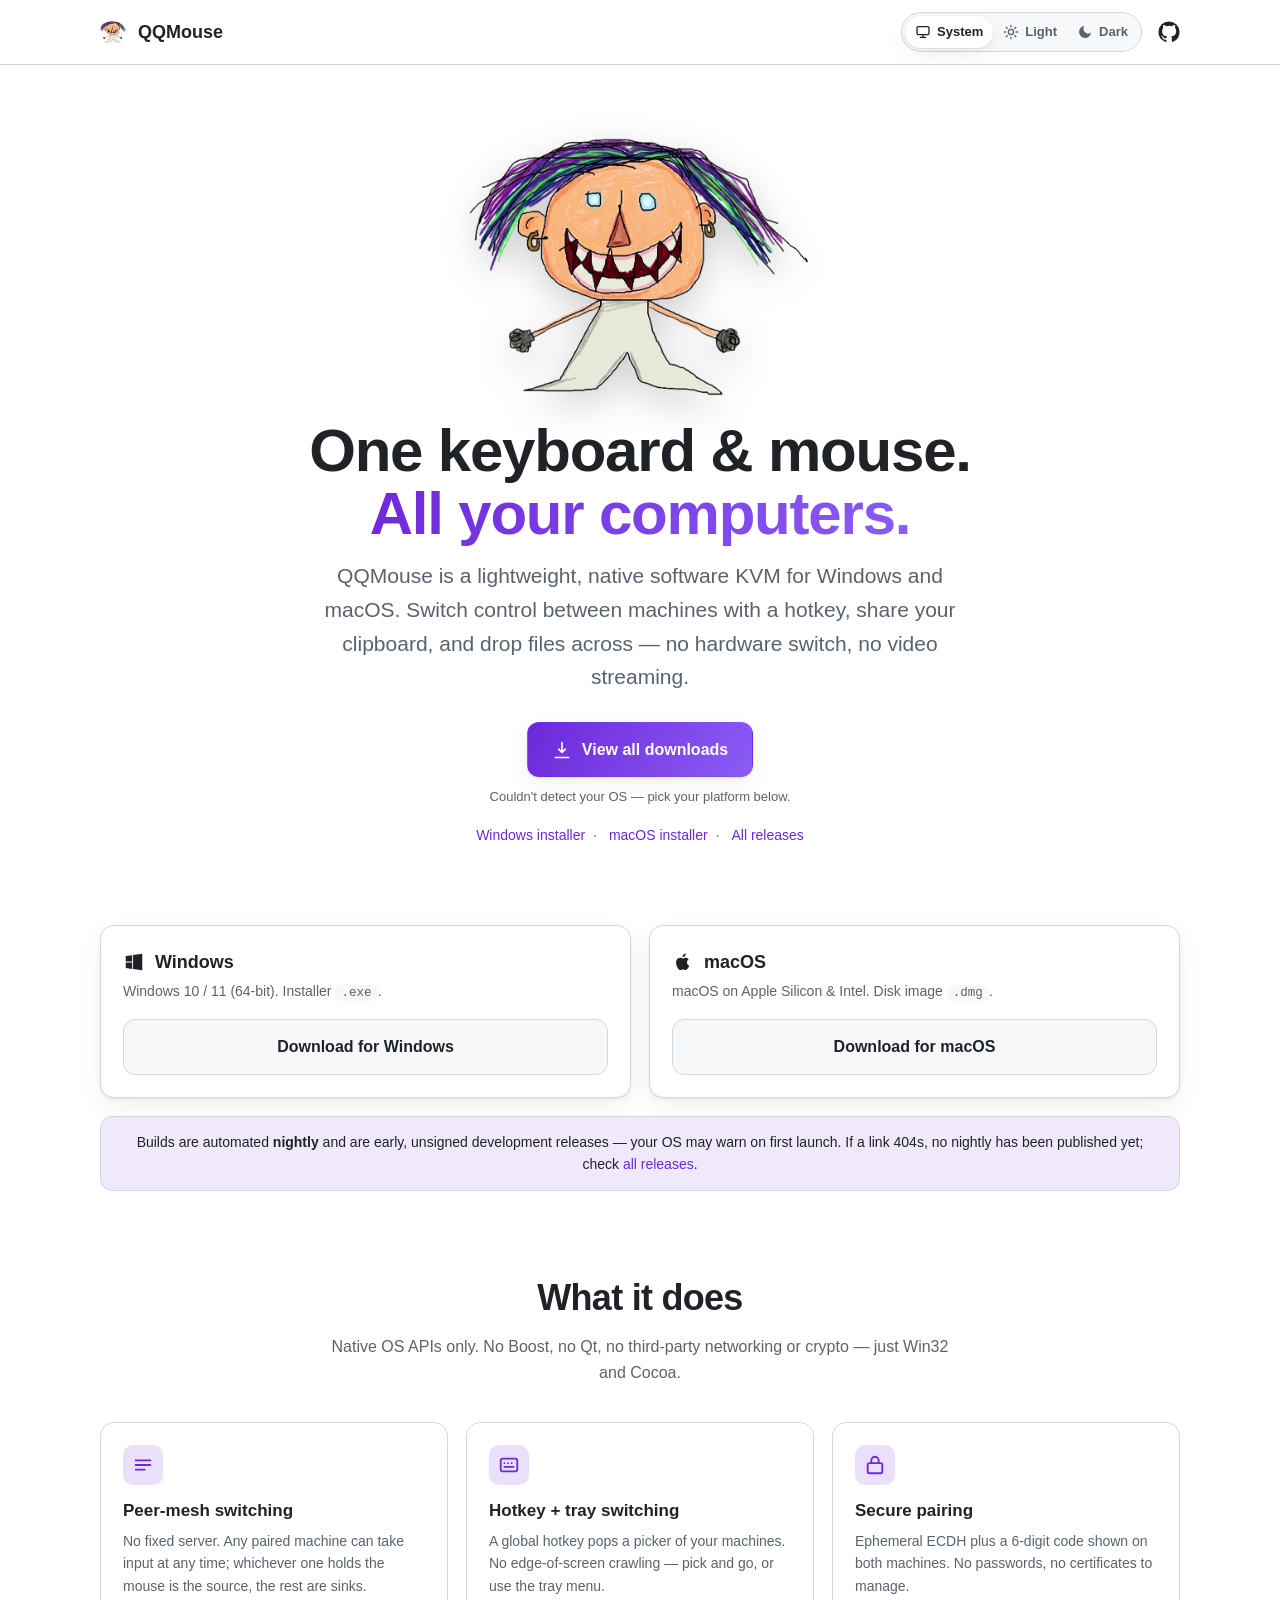
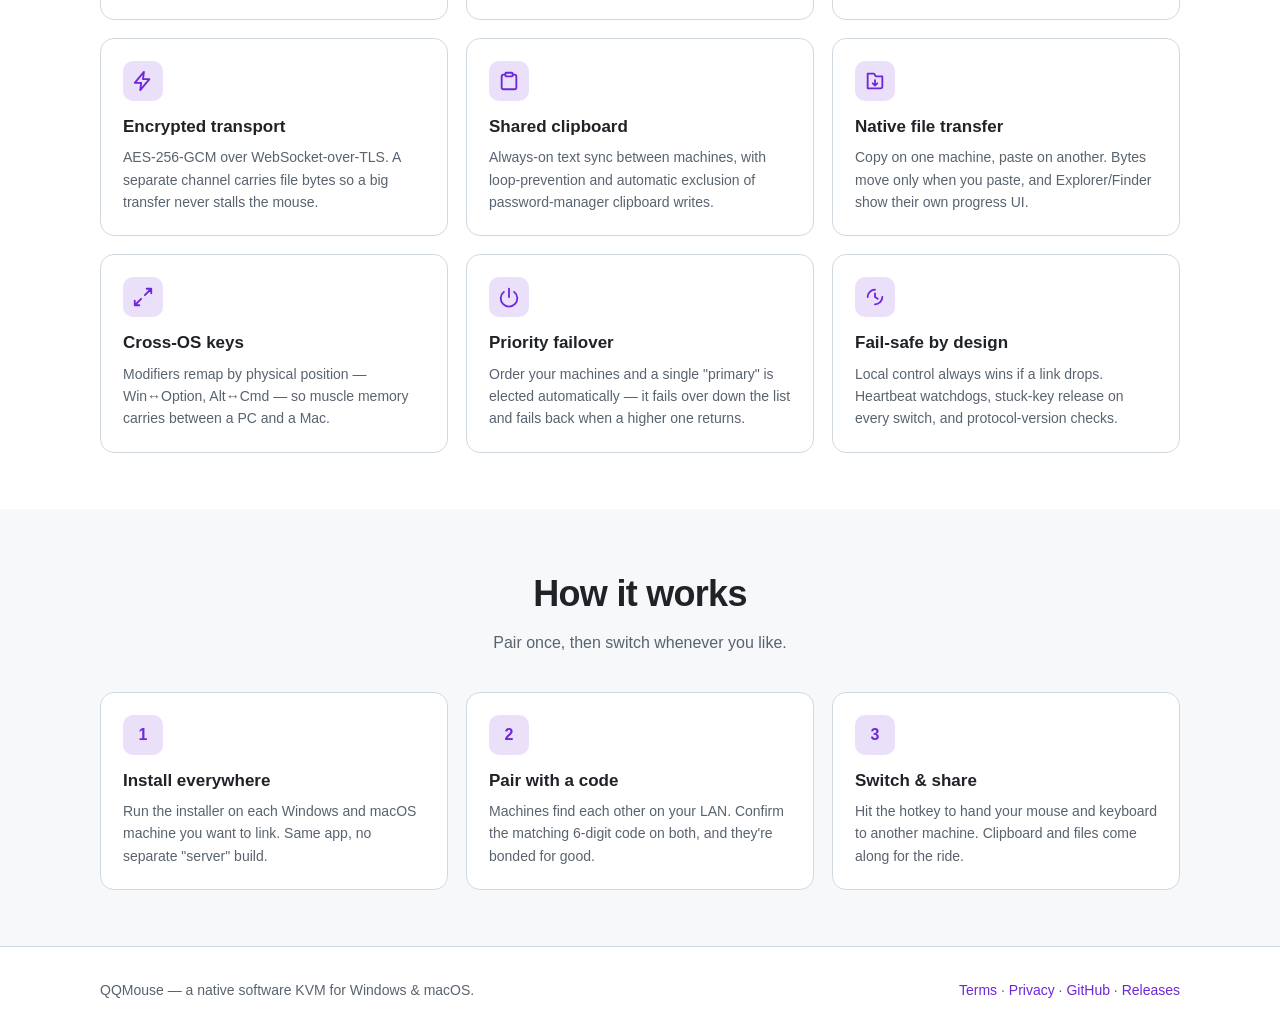
==== docs/index.html @ ed43925c "Add installer EULA (must accept) and site Terms/Privacy - packaging/EULA.txt: license/terms packaged" ====
<!doctype html>
<html lang="en">
  <head>
    <meta charset="UTF-8" />
    <meta
      name="viewport"
      content="width=device-width, initial-scale=1, viewport-fit=cover"
    />
    <title>QQMouse — one keyboard & mouse for all your computers</title>
    <meta
      name="description"
      content="QQMouse is a lightweight, native software KVM for Windows and macOS. Control multiple computers with one mouse and keyboard, with a shared clipboard, secure pairing, and native file transfer."
    />

    <meta name="color-scheme" content="light dark" />
    <meta name="theme-color" content="#ffffff" />
    <meta name="apple-mobile-web-app-capable" content="yes" />
    <meta name="apple-mobile-web-app-status-bar-style" content="default" />

    <meta
      property="og:title"
      content="QQMouse — software KVM for Windows & macOS"
    />
    <meta
      property="og:description"
      content="Control multiple computers with one mouse and keyboard. Native, encrypted, zero third-party dependencies."
    />
    <meta property="og:type" content="website" />
    <meta property="og:url" content="https://mouse.deb0.com/" />
    <meta property="og:image" content="https://mouse.deb0.com/icon-512.png" />

    <link rel="icon" href="favicon.ico" sizes="any" />
    <link rel="icon" type="image/png" sizes="32x32" href="favicon-32.png" />
    <link rel="icon" type="image/png" sizes="16x16" href="favicon-16.png" />
    <link rel="apple-touch-icon" href="apple-touch-icon.png" />
    <link rel="stylesheet" href="styles.css" />

    <!-- Anti-FOUC: apply a stored explicit theme before first paint. -->
    <script>
      (function () {
        try {
          var m = localStorage.getItem("qqmouse-theme");
          if (m === "light" || m === "dark") {
            document.documentElement.setAttribute("data-theme", m);
          }
        } catch (e) {}
      })();
    </script>
  </head>
  <body>
    <header class="site-header">
      <div class="container">
        <a class="brand" href="/" aria-label="QQMouse home">
          <img src="icon-192.png" alt="" width="28" height="28" />
          <span class="full">QQMouse</span>
        </a>
        <div class="spacer"></div>

        <div class="theme-toggle" role="group" aria-label="Color theme">
          <button
            type="button"
            data-theme-option="system"
            aria-pressed="false"
            title="Match system"
          >
            <svg
              viewBox="0 0 24 24"
              fill="none"
              stroke="currentColor"
              stroke-width="2"
              stroke-linecap="round"
              stroke-linejoin="round"
              aria-hidden="true"
            >
              <rect x="3" y="4" width="18" height="12" rx="2" />
              <path d="M8 20h8M12 16v4" />
            </svg>
            <span>System</span>
          </button>
          <button
            type="button"
            data-theme-option="light"
            aria-pressed="false"
            title="Light theme"
          >
            <svg
              viewBox="0 0 24 24"
              fill="none"
              stroke="currentColor"
              stroke-width="2"
              stroke-linecap="round"
              aria-hidden="true"
            >
              <circle cx="12" cy="12" r="4" />
              <path
                d="M12 2v2M12 20v2M2 12h2M20 12h2M4.9 4.9l1.4 1.4M17.7 17.7l1.4 1.4M19.1 4.9l-1.4 1.4M6.3 17.7l-1.4 1.4"
              />
            </svg>
            <span>Light</span>
          </button>
          <button
            type="button"
            data-theme-option="dark"
            aria-pressed="false"
            title="Dark theme"
          >
            <svg viewBox="0 0 24 24" fill="currentColor" aria-hidden="true">
              <path d="M21 12.8A9 9 0 1 1 11.2 3a7 7 0 0 0 9.8 9.8z" />
            </svg>
            <span>Dark</span>
          </button>
        </div>

        <a
          class="ghlink"
          href="https://github.com/DebajyotiSaikia/QQMouse"
          rel="noopener"
          aria-label="QQMouse on GitHub"
        >
          <svg
            viewBox="0 0 24 24"
            width="22"
            height="22"
            fill="currentColor"
            aria-hidden="true"
          >
            <path
              d="M12 .5A11.5 11.5 0 0 0 .5 12 11.5 11.5 0 0 0 8.36 22.9c.6.11.82-.26.82-.58v-2c-3.34.73-4.04-1.6-4.04-1.6-.55-1.4-1.34-1.77-1.34-1.77-1.09-.75.08-.73.08-.73 1.2.08 1.84 1.24 1.84 1.24 1.07 1.84 2.8 1.3 3.49 1 .1-.78.42-1.31.76-1.61-2.67-.3-5.47-1.34-5.47-5.96 0-1.32.47-2.4 1.24-3.24-.12-.3-.54-1.53.12-3.18 0 0 1.01-.32 3.3 1.23a11.5 11.5 0 0 1 6 0c2.29-1.55 3.3-1.23 3.3-1.23.66 1.65.24 2.88.12 3.18.77.84 1.23 1.92 1.23 3.24 0 4.63-2.8 5.65-5.48 5.95.43.37.81 1.1.81 2.22v3.29c0 .32.22.7.83.58A11.5 11.5 0 0 0 23.5 12 11.5 11.5 0 0 0 12 .5"
            />
          </svg>
        </a>
      </div>
    </header>

    <main>
      <section class="hero">
        <div class="container">
          <div class="hero-art">
            <img
              src="assets/hero.png"
              alt="QQMouse mascot"
              width="820"
              height="628"
            />
          </div>
          <h1>
            One keyboard &amp; mouse.<br /><span class="grad"
              >All your computers.</span
            >
          </h1>
          <p class="tag">
            QQMouse is a lightweight, native software KVM for Windows and macOS.
            Switch control between machines with a hotkey, share your clipboard,
            and drop files across — no hardware switch, no video streaming.
          </p>

          <div class="cta">
            <a
              id="primary-download"
              class="btn btn-primary"
              href="https://github.com/DebajyotiSaikia/QQMouse/releases/latest"
              rel="noopener"
            >
              <svg
                viewBox="0 0 24 24"
                fill="none"
                stroke="currentColor"
                stroke-width="2"
                stroke-linecap="round"
                stroke-linejoin="round"
                aria-hidden="true"
              >
                <path d="M12 3v12m0 0l4-4m-4 4l-4-4M4 21h16" />
              </svg>
              <span id="primary-download-label">View all downloads</span>
            </a>
            <p id="detect-note" class="detect-note"></p>
            <p class="subtle-links">
              <a
                id="win-link"
                href="https://github.com/DebajyotiSaikia/QQMouse/releases/latest/download/QQMouse-Windows-x64-Setup.exe"
                >Windows installer</a
              >·
              <a
                id="mac-link"
                href="https://github.com/DebajyotiSaikia/QQMouse/releases/latest/download/QQMouse-macOS.dmg"
                >macOS installer</a
              >·
              <a
                href="https://github.com/DebajyotiSaikia/QQMouse/releases/latest"
                rel="noopener"
                >All releases</a
              >
            </p>
          </div>
        </div>
      </section>

      <section class="downloads container">
        <div class="dl-grid">
          <div class="dl-card">
            <h3>
              <svg
                viewBox="0 0 24 24"
                width="22"
                height="22"
                fill="currentColor"
                aria-hidden="true"
              >
                <path
                  d="M3 5.5l7-1v7H3v-6zm0 13l7 1v-7H3v6zM11 4.3L21 3v9H11V4.3zM11 12h10v9l-10-1.3V12z"
                />
              </svg>
              Windows
            </h3>
            <p>Windows 10 / 11 (64-bit). Installer <code>.exe</code>.</p>
            <a
              class="btn btn-secondary"
              href="https://github.com/DebajyotiSaikia/QQMouse/releases/latest/download/QQMouse-Windows-x64-Setup.exe"
              >Download for Windows</a
            >
          </div>
          <div class="dl-card">
            <h3>
              <svg
                viewBox="0 0 24 24"
                width="22"
                height="22"
                fill="currentColor"
                aria-hidden="true"
              >
                <path
                  d="M16.365 12.5c.02 2.66 2.34 3.55 2.37 3.56-.02.06-.37 1.28-1.22 2.53-.73 1.09-1.49 2.17-2.69 2.19-1.18.02-1.56-.7-2.9-.7-1.35 0-1.77.68-2.88.72-1.16.04-2.04-1.18-2.78-2.26-1.5-2.2-2.65-6.22-1.11-8.94.76-1.34 2.13-2.19 3.62-2.21 1.14-.02 2.21.77 2.9.77.69 0 1.99-.95 3.36-.81.57.02 2.18.23 3.21 1.74-.08.05-1.92 1.12-1.9 3.35M14.09 5.5c.61-.74 1.02-1.77.91-2.8-.88.04-1.94.59-2.57 1.32-.56.65-1.06 1.7-.93 2.7.98.08 1.98-.5 2.59-1.22"
                />
              </svg>
              macOS
            </h3>
            <p>
              macOS on Apple Silicon &amp; Intel. Disk image <code>.dmg</code>.
            </p>
            <a
              class="btn btn-secondary"
              href="https://github.com/DebajyotiSaikia/QQMouse/releases/latest/download/QQMouse-macOS.dmg"
              >Download for macOS</a
            >
          </div>
        </div>
        <p class="note-banner" style="margin-top: 18px">
          Builds are automated <strong>nightly</strong> and are early, unsigned
          development releases — your OS may warn on first launch. If a link
          404s, no nightly has been published yet; check
          <a
            href="https://github.com/DebajyotiSaikia/QQMouse/releases"
            rel="noopener"
            >all releases</a
          >.
        </p>
      </section>

      <section class="block" id="features">
        <div class="container">
          <h2 class="section-title">What it does</h2>
          <p class="section-sub">
            Native OS APIs only. No Boost, no Qt, no third-party networking or
            crypto — just Win32 and Cocoa.
          </p>
          <div class="features">
            <div class="feature">
              <div class="ic">
                <svg
                  viewBox="0 0 24 24"
                  width="22"
                  height="22"
                  fill="none"
                  stroke="currentColor"
                  stroke-width="2"
                  stroke-linecap="round"
                  stroke-linejoin="round"
                  aria-hidden="true"
                >
                  <path d="M4 7h16M4 12h16M4 17h10" />
                </svg>
              </div>
              <h3>Peer-mesh switching</h3>
              <p>
                No fixed server. Any paired machine can take input at any time;
                whichever one holds the mouse is the source, the rest are sinks.
              </p>
            </div>
            <div class="feature">
              <div class="ic">
                <svg
                  viewBox="0 0 24 24"
                  width="22"
                  height="22"
                  fill="none"
                  stroke="currentColor"
                  stroke-width="2"
                  stroke-linecap="round"
                  stroke-linejoin="round"
                  aria-hidden="true"
                >
                  <rect x="3" y="5" width="18" height="14" rx="2" />
                  <path d="M7 10h.01M11 10h.01M15 10h.01M7 14h10" />
                </svg>
              </div>
              <h3>Hotkey + tray switching</h3>
              <p>
                A global hotkey pops a picker of your machines. No
                edge-of-screen crawling — pick and go, or use the tray menu.
              </p>
            </div>
            <div class="feature">
              <div class="ic">
                <svg
                  viewBox="0 0 24 24"
                  width="22"
                  height="22"
                  fill="none"
                  stroke="currentColor"
                  stroke-width="2"
                  stroke-linecap="round"
                  stroke-linejoin="round"
                  aria-hidden="true"
                >
                  <rect x="4" y="10" width="16" height="11" rx="2" />
                  <path d="M8 10V7a4 4 0 0 1 8 0v3" />
                </svg>
              </div>
              <h3>Secure pairing</h3>
              <p>
                Ephemeral ECDH plus a 6-digit code shown on both machines. No
                passwords, no certificates to manage.
              </p>
            </div>
            <div class="feature">
              <div class="ic">
                <svg
                  viewBox="0 0 24 24"
                  width="22"
                  height="22"
                  fill="none"
                  stroke="currentColor"
                  stroke-width="2"
                  stroke-linecap="round"
                  stroke-linejoin="round"
                  aria-hidden="true"
                >
                  <path d="M13 2L3 14h7l-1 8 10-12h-7z" />
                </svg>
              </div>
              <h3>Encrypted transport</h3>
              <p>
                AES-256-GCM over WebSocket-over-TLS. A separate channel carries
                file bytes so a big transfer never stalls the mouse.
              </p>
            </div>
            <div class="feature">
              <div class="ic">
                <svg
                  viewBox="0 0 24 24"
                  width="22"
                  height="22"
                  fill="none"
                  stroke="currentColor"
                  stroke-width="2"
                  stroke-linecap="round"
                  stroke-linejoin="round"
                  aria-hidden="true"
                >
                  <rect x="8" y="3" width="8" height="4" rx="1" />
                  <path
                    d="M8 5H6a2 2 0 0 0-2 2v12a2 2 0 0 0 2 2h12a2 2 0 0 0 2-2V7a2 2 0 0 0-2-2h-2"
                  />
                </svg>
              </div>
              <h3>Shared clipboard</h3>
              <p>
                Always-on text sync between machines, with loop-prevention and
                automatic exclusion of password-manager clipboard writes.
              </p>
            </div>
            <div class="feature">
              <div class="ic">
                <svg
                  viewBox="0 0 24 24"
                  width="22"
                  height="22"
                  fill="none"
                  stroke="currentColor"
                  stroke-width="2"
                  stroke-linecap="round"
                  stroke-linejoin="round"
                  aria-hidden="true"
                >
                  <path d="M4 4h7l2 3h7v11a2 2 0 0 1-2 2H4z" />
                  <path d="M12 11v6m0 0l-2.5-2.5M12 17l2.5-2.5" />
                </svg>
              </div>
              <h3>Native file transfer</h3>
              <p>
                Copy on one machine, paste on another. Bytes move only when you
                paste, and Explorer/Finder show their own progress UI.
              </p>
            </div>
            <div class="feature">
              <div class="ic">
                <svg
                  viewBox="0 0 24 24"
                  width="22"
                  height="22"
                  fill="none"
                  stroke="currentColor"
                  stroke-width="2"
                  stroke-linecap="round"
                  stroke-linejoin="round"
                  aria-hidden="true"
                >
                  <path d="M16 3h5v5M21 3l-7 7M8 21H3v-5M3 21l7-7" />
                </svg>
              </div>
              <h3>Cross-OS keys</h3>
              <p>
                Modifiers remap by physical position — Win↔Option, Alt↔Cmd — so
                muscle memory carries between a PC and a Mac.
              </p>
            </div>
            <div class="feature">
              <div class="ic">
                <svg
                  viewBox="0 0 24 24"
                  width="22"
                  height="22"
                  fill="none"
                  stroke="currentColor"
                  stroke-width="2"
                  stroke-linecap="round"
                  stroke-linejoin="round"
                  aria-hidden="true"
                >
                  <path d="M12 3v9" />
                  <path d="M6.4 6.4a9 9 0 1 0 11.2 0" />
                </svg>
              </div>
              <h3>Priority failover</h3>
              <p>
                Order your machines and a single "primary" is elected
                automatically — it fails over down the list and fails back when
                a higher one returns.
              </p>
            </div>
            <div class="feature">
              <div class="ic">
                <svg
                  viewBox="0 0 24 24"
                  width="22"
                  height="22"
                  fill="none"
                  stroke="currentColor"
                  stroke-width="2"
                  stroke-linecap="round"
                  stroke-linejoin="round"
                  aria-hidden="true"
                >
                  <path d="M4 12a8 8 0 0 1 8-8m8 8a8 8 0 0 1-8 8" />
                  <path d="M12 8v4l3 2" />
                </svg>
              </div>
              <h3>Fail-safe by design</h3>
              <p>
                Local control always wins if a link drops. Heartbeat watchdogs,
                stuck-key release on every switch, and protocol-version checks.
              </p>
            </div>
          </div>
        </div>
      </section>

      <section class="block" id="how" style="background: var(--bg-soft)">
        <div class="container">
          <h2 class="section-title">How it works</h2>
          <p class="section-sub">Pair once, then switch whenever you like.</p>
          <div class="features">
            <div class="feature">
              <div class="ic">1</div>
              <h3>Install everywhere</h3>
              <p>
                Run the installer on each Windows and macOS machine you want to
                link. Same app, no separate "server" build.
              </p>
            </div>
            <div class="feature">
              <div class="ic">2</div>
              <h3>Pair with a code</h3>
              <p>
                Machines find each other on your LAN. Confirm the matching
                6-digit code on both, and they're bonded for good.
              </p>
            </div>
            <div class="feature">
              <div class="ic">3</div>
              <h3>Switch &amp; share</h3>
              <p>
                Hit the hotkey to hand your mouse and keyboard to another
                machine. Clipboard and files come along for the ride.
              </p>
            </div>
          </div>
        </div>
      </section>
    </main>

    <footer class="site-footer">
      <div class="container">
        <div>QQMouse — a native software KVM for Windows &amp; macOS.</div>
        <div>
          <a href="/terms.html">Terms</a> ·
          <a href="/privacy.html">Privacy</a> ·
          <a href="https://github.com/DebajyotiSaikia/QQMouse" rel="noopener"
            >GitHub</a
          >
          ·
          <a
            href="https://github.com/DebajyotiSaikia/QQMouse/releases"
            rel="noopener"
            >Releases</a
          >
        </div>
      </div>
    </footer>

    <script src="app.js"></script>
  </body>
</html>
---- docs/styles.css ----
/* QQMouse site — dependency-free, 3-state theme (system / light / dark).
   Dark values apply for (a) system dark when no explicit choice is stored, and
   (b) an explicit dark choice. An explicit light choice forces light even under a
   dark system setting. This uses only standard CSS custom properties and
   prefers-color-scheme, so it works on Safari (iOS/macOS) as well as everywhere else. */

:root {
  color-scheme: light dark;

  --bg: #ffffff;
  --bg-soft: #f6f8fa;
  --card: #ffffff;
  --text: #1f2328;
  --muted: #59636e;
  --border: #d1d9e0;
  --accent: #6d28d9;
  --accent-2: #8b5cf6;
  --accent-contrast: #ffffff;
  --shadow: 0 1px 3px rgba(0, 0, 0, 0.08), 0 8px 24px rgba(0, 0, 0, 0.06);
  --radius: 14px;
}

@media (prefers-color-scheme: dark) {
  :root:not([data-theme]) {
    --bg: #0d1117;
    --bg-soft: #161b22;
    --card: #161b22;
    --text: #e6edf3;
    --muted: #9198a1;
    --border: #30363d;
    --accent: #a78bfa;
    --accent-2: #c4b5fd;
    --accent-contrast: #1a1030;
    --shadow: 0 1px 3px rgba(0, 0, 0, 0.4), 0 10px 30px rgba(0, 0, 0, 0.5);
  }
}

:root[data-theme="dark"] {
  --bg: #0d1117;
  --bg-soft: #161b22;
  --card: #161b22;
  --text: #e6edf3;
  --muted: #9198a1;
  --border: #30363d;
  --accent: #a78bfa;
  --accent-2: #c4b5fd;
  --accent-contrast: #1a1030;
  --shadow: 0 1px 3px rgba(0, 0, 0, 0.4), 0 10px 30px rgba(0, 0, 0, 0.5);
}

:root[data-theme="light"] {
  --bg: #ffffff;
  --bg-soft: #f6f8fa;
  --card: #ffffff;
  --text: #1f2328;
  --muted: #59636e;
  --border: #d1d9e0;
  --accent: #6d28d9;
  --accent-2: #8b5cf6;
  --accent-contrast: #ffffff;
  --shadow: 0 1px 3px rgba(0, 0, 0, 0.08), 0 8px 24px rgba(0, 0, 0, 0.06);
}

* {
  box-sizing: border-box;
}
html {
  scroll-behavior: smooth;
}

body {
  margin: 0;
  font-family:
    -apple-system, BlinkMacSystemFont, "Segoe UI", Roboto, Helvetica, Arial,
    sans-serif;
  background: var(--bg);
  color: var(--text);
  line-height: 1.6;
  -webkit-font-smoothing: antialiased;
  transition:
    background-color 0.2s ease,
    color 0.2s ease;
}

a {
  color: var(--accent);
  text-decoration: none;
}
a:hover {
  text-decoration: underline;
}
code {
  font-family: ui-monospace, SFMono-Regular, Menlo, Consolas, monospace;
  font-size: 0.9em;
  background: var(--bg-soft);
  padding: 1px 6px;
  border-radius: 6px;
}

.container {
  width: min(1080px, 92vw);
  margin: 0 auto;
}

/* Header */
.site-header {
  position: sticky;
  top: 0;
  z-index: 10;
  -webkit-backdrop-filter: saturate(180%) blur(10px);
  backdrop-filter: saturate(180%) blur(10px);
  background: color-mix(in srgb, var(--bg) 82%, transparent);
  border-bottom: 1px solid var(--border);
}
.site-header .container {
  display: flex;
  align-items: center;
  gap: 16px;
  height: 64px;
}
.brand {
  display: flex;
  align-items: center;
  gap: 10px;
  font-weight: 700;
  font-size: 18px;
  color: var(--text);
}
.brand img {
  width: 28px;
  height: 28px;
}
.brand:hover {
  text-decoration: none;
}
.spacer {
  flex: 1;
}

/* Theme segmented control */
.theme-toggle {
  display: inline-flex;
  background: var(--bg-soft);
  border: 1px solid var(--border);
  border-radius: 999px;
  padding: 3px;
}
.theme-toggle button {
  display: inline-flex;
  align-items: center;
  gap: 6px;
  border: 0;
  background: transparent;
  color: var(--muted);
  padding: 6px 10px;
  border-radius: 999px;
  cursor: pointer;
  font: inherit;
  font-size: 13px;
  font-weight: 600;
  transition:
    background-color 0.15s ease,
    color 0.15s ease;
}
.theme-toggle button svg {
  width: 16px;
  height: 16px;
}
.theme-toggle button.is-active {
  background: var(--card);
  color: var(--text);
  box-shadow: var(--shadow);
}
.theme-toggle button:focus-visible {
  outline: 2px solid var(--accent);
  outline-offset: 2px;
}

.ghlink {
  display: inline-flex;
  align-items: center;
  color: var(--text);
}
.ghlink:hover {
  color: var(--accent);
}

/* Hero */
.hero {
  padding: 72px 0 40px;
  text-align: center;
}
.hero h1 {
  font-size: clamp(34px, 6vw, 60px);
  line-height: 1.05;
  margin: 0 0 14px;
  letter-spacing: -0.02em;
}
.hero .tag {
  font-size: clamp(17px, 2.5vw, 21px);
  color: var(--muted);
  margin: 0 auto 28px;
  max-width: 640px;
}
.grad {
  background: linear-gradient(120deg, var(--accent), var(--accent-2));
  -webkit-background-clip: text;
  background-clip: text;
  color: transparent;
}

/* Hero mascot — hangs from a top pivot and swings side to side like a pendulum. */
.hero-art {
  display: flex;
  justify-content: center;
  margin: 0 auto 22px;
  overflow: visible;
}
.hero-art img {
  width: clamp(200px, 42vw, 340px);
  height: auto;
  transform-origin: top center;
  animation: pendulum 3.4s ease-in-out infinite;
  filter: drop-shadow(0 12px 18px rgba(0, 0, 0, 0.18));
  will-change: transform;
}
@keyframes pendulum {
  0% {
    transform: rotate(-13deg);
  }
  50% {
    transform: rotate(13deg);
  }
  100% {
    transform: rotate(-13deg);
  }
}
@media (prefers-reduced-motion: reduce) {
  .hero-art img {
    animation: none;
  }
}

.cta {
  display: flex;
  flex-direction: column;
  align-items: center;
  gap: 10px;
}
.btn {
  display: inline-flex;
  align-items: center;
  justify-content: center;
  gap: 10px;
  padding: 14px 24px;
  border-radius: 12px;
  font-weight: 700;
  font-size: 16px;
  cursor: pointer;
  border: 1px solid transparent;
  transition:
    filter 0.15s ease,
    transform 0.05s ease;
}
.btn:active {
  transform: translateY(1px);
}
.btn-primary {
  background: linear-gradient(120deg, var(--accent), var(--accent-2));
  color: var(--accent-contrast);
  box-shadow: var(--shadow);
}
.btn-primary:hover {
  text-decoration: none;
  filter: brightness(1.05);
}
.btn svg {
  width: 20px;
  height: 20px;
}
.detect-note {
  font-size: 13px;
  color: var(--muted);
  min-height: 1.2em;
  margin: 0;
}
.subtle-links {
  margin-top: 6px;
  font-size: 14px;
  color: var(--muted);
}
.subtle-links a {
  margin: 0 8px;
}

/* Download cards */
.downloads {
  padding: 24px 0 8px;
}
.dl-grid {
  display: grid;
  grid-template-columns: repeat(auto-fit, minmax(260px, 1fr));
  gap: 18px;
}
.dl-card {
  background: var(--card);
  border: 1px solid var(--border);
  border-radius: var(--radius);
  padding: 22px;
  box-shadow: var(--shadow);
}
.dl-card h3 {
  margin: 0 0 4px;
  display: flex;
  align-items: center;
  gap: 10px;
  font-size: 18px;
}
.dl-card p {
  color: var(--muted);
  margin: 0 0 16px;
  font-size: 14px;
}
.btn-secondary {
  background: var(--bg-soft);
  border: 1px solid var(--border);
  color: var(--text);
  width: 100%;
}
.btn-secondary:hover {
  text-decoration: none;
  border-color: var(--accent);
}

/* Sections */
section.block {
  padding: 56px 0;
}
.section-title {
  text-align: center;
  font-size: clamp(26px, 4vw, 36px);
  margin: 0 0 8px;
  letter-spacing: -0.02em;
}
.section-sub {
  text-align: center;
  color: var(--muted);
  margin: 0 auto 36px;
  max-width: 620px;
}

.features {
  display: grid;
  grid-template-columns: repeat(auto-fit, minmax(280px, 1fr));
  gap: 18px;
}
.feature {
  background: var(--card);
  border: 1px solid var(--border);
  border-radius: var(--radius);
  padding: 22px;
}
.feature .ic {
  width: 40px;
  height: 40px;
  border-radius: 10px;
  display: grid;
  place-items: center;
  background: color-mix(in srgb, var(--accent) 14%, transparent);
  color: var(--accent);
  margin-bottom: 12px;
  font-weight: 700;
}
.feature h3 {
  margin: 0 0 6px;
  font-size: 17px;
}
.feature p {
  margin: 0;
  color: var(--muted);
  font-size: 14px;
}

.note-banner {
  background: color-mix(in srgb, var(--accent) 10%, transparent);
  border: 1px solid var(--border);
  border-radius: 12px;
  padding: 14px 18px;
  color: var(--text);
  font-size: 14px;
  text-align: center;
}

/* Footer */
.site-footer {
  border-top: 1px solid var(--border);
  padding: 32px 0;
  color: var(--muted);
  font-size: 14px;
}
.site-footer .container {
  display: flex;
  flex-wrap: wrap;
  gap: 12px;
  align-items: center;
  justify-content: space-between;
}

/* Legal / prose pages (terms, privacy) */
.legal {
  width: min(760px, 92vw);
  margin: 0 auto;
  padding: 48px 0 24px;
}
.legal h1 {
  font-size: clamp(28px, 4vw, 40px);
  margin: 0 0 6px;
  letter-spacing: -0.02em;
}
.legal .updated {
  color: var(--muted);
  margin: 0 0 28px;
  font-size: 14px;
}
.legal h2 {
  font-size: 20px;
  margin: 30px 0 8px;
}
.legal p {
  margin: 0 0 12px;
}
.legal ul {
  margin: 0 0 12px;
  padding-left: 22px;
}
.legal li {
  margin: 0 0 8px;
}
.legal a {
  text-decoration: underline;
}
.legal .muted {
  color: var(--muted);
}

@media (max-width: 560px) {
  .theme-toggle button span {
    display: none;
  }
}
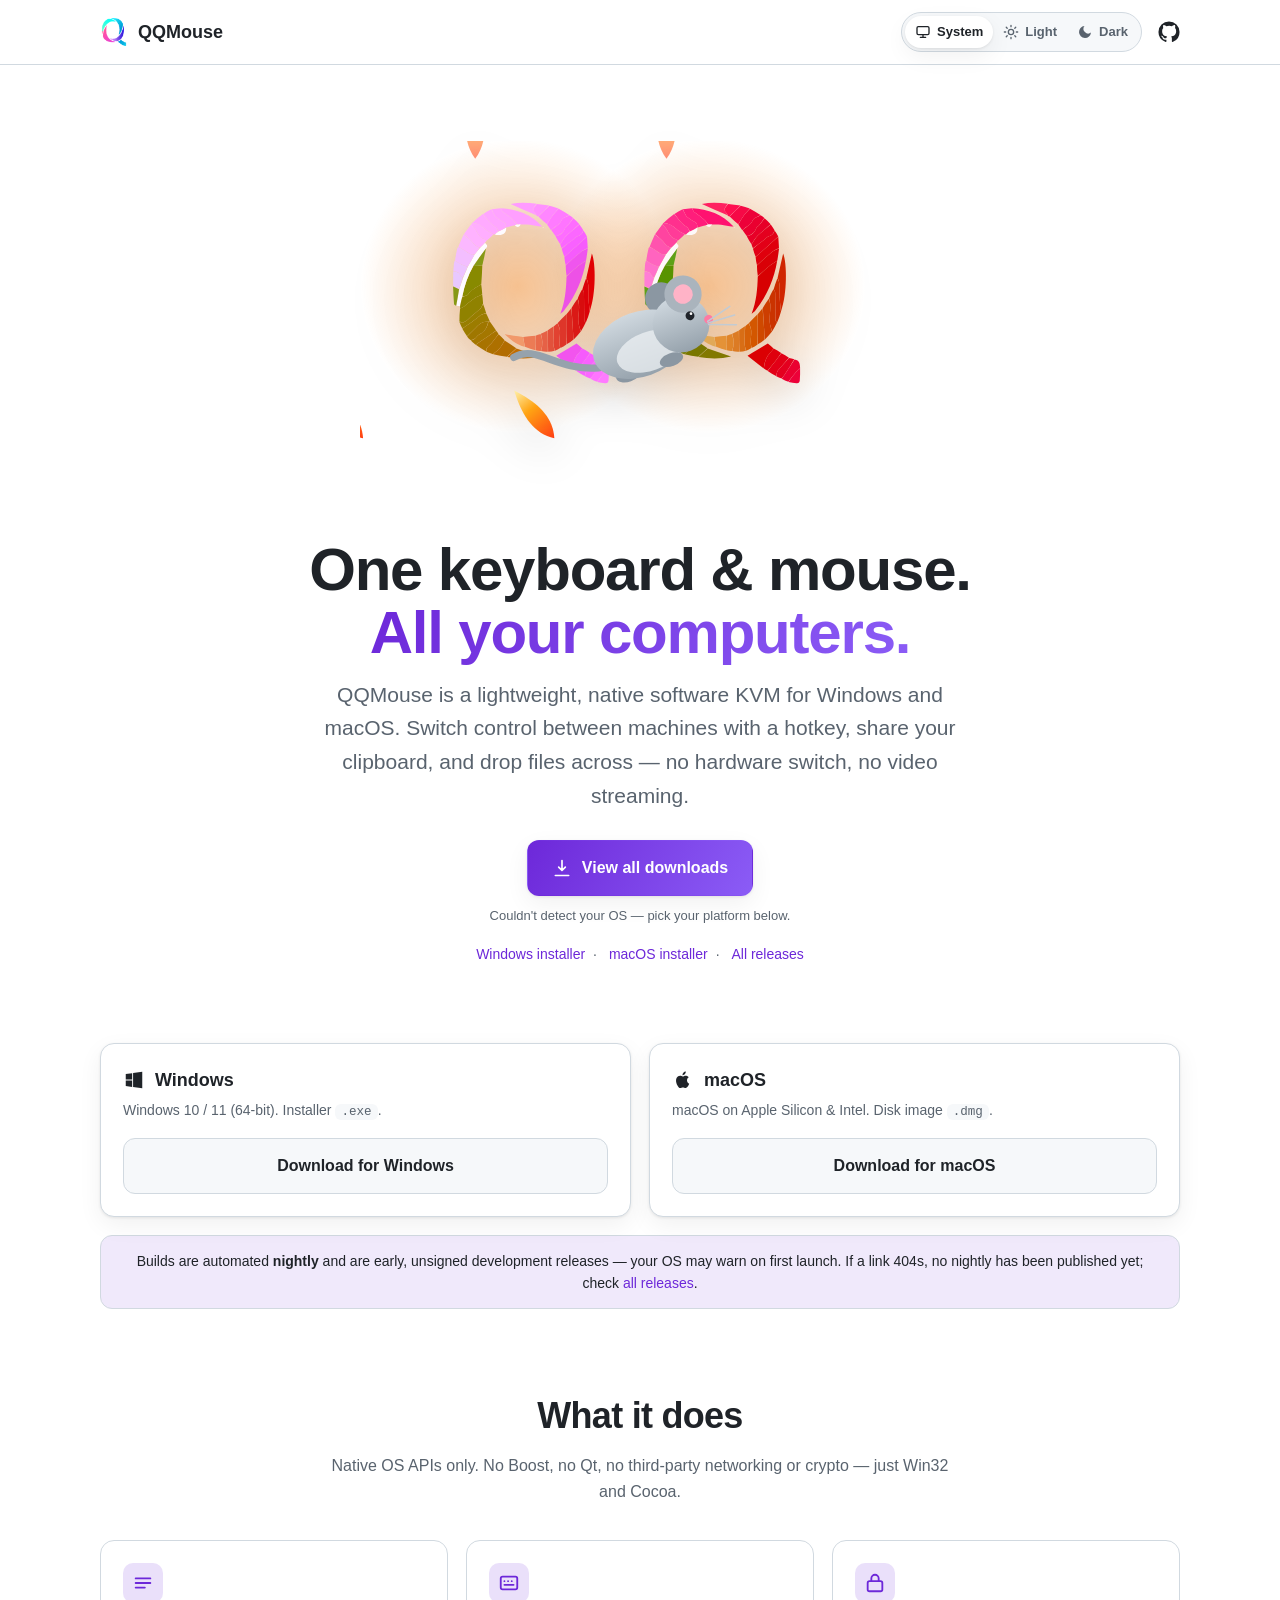
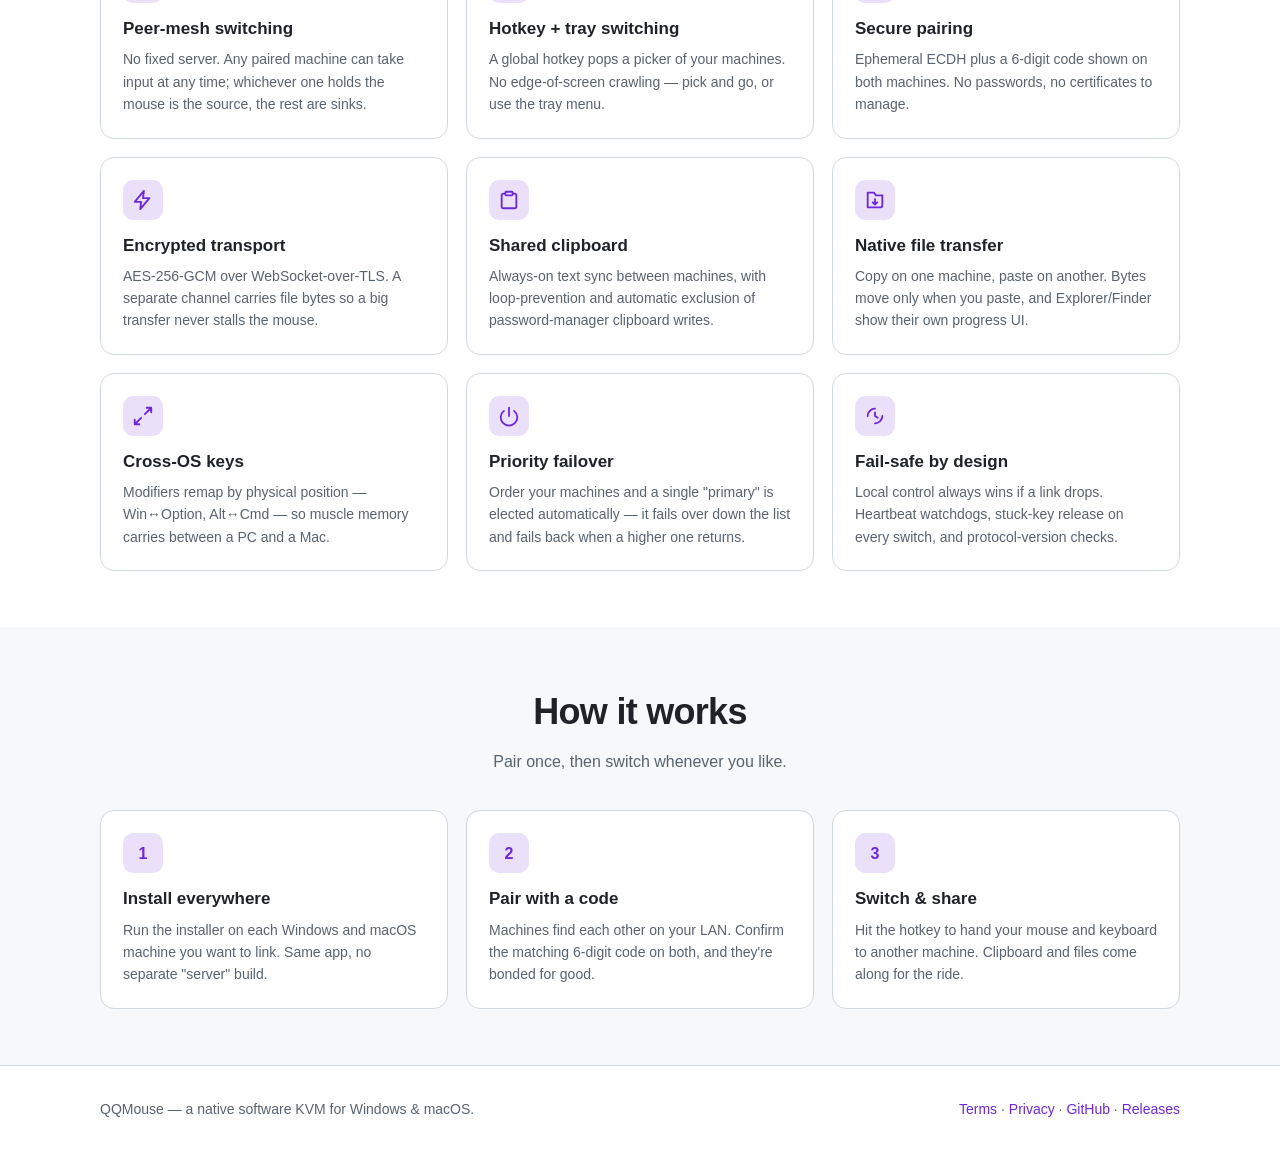
==== commit 16c0eb03: "Rebrand: recolored ribbon QQ icon + flaming-hoops mascot; SEO; app/installer icon - New logo derived" ====
--- a/docs/index.html
+++ b/docs/index.html
@@ -13,10 +13,19 @@
     />
 
     <meta name="color-scheme" content="light dark" />
-    <meta name="theme-color" content="#ffffff" />
+    <meta name="theme-color" content="#ffffff" media="(prefers-color-scheme: light)" />
+    <meta name="theme-color" content="#0d1117" media="(prefers-color-scheme: dark)" />
     <meta name="apple-mobile-web-app-capable" content="yes" />
     <meta name="apple-mobile-web-app-status-bar-style" content="default" />
-
+    <meta name="apple-mobile-web-app-title" content="QQMouse" />
+    <meta name="robots" content="index, follow" />
+    <meta
+      name="keywords"
+      content="software KVM, keyboard and mouse sharing, Windows, macOS, shared clipboard, file transfer, Synergy alternative, Deskflow alternative"
+    />
+    <link rel="canonical" href="https://mouse.deb0.com/" />
+
+    <!-- Open Graph -->
     <meta
       property="og:title"
       content="QQMouse — software KVM for Windows & macOS"
@@ -27,13 +36,62 @@
     />
     <meta property="og:type" content="website" />
     <meta property="og:url" content="https://mouse.deb0.com/" />
-    <meta property="og:image" content="https://mouse.deb0.com/icon-512.png" />
-
+    <meta property="og:site_name" content="QQMouse" />
+    <meta property="og:locale" content="en_US" />
+    <meta property="og:image" content="https://mouse.deb0.com/og-image.png" />
+    <meta property="og:image:width" content="1200" />
+    <meta property="og:image:height" content="630" />
+    <meta
+      property="og:image:alt"
+      content="QQMouse — one keyboard and mouse for all your computers"
+    />
+
+    <!-- Twitter -->
+    <meta name="twitter:card" content="summary_large_image" />
+    <meta
+      name="twitter:title"
+      content="QQMouse — software KVM for Windows & macOS"
+    />
+    <meta
+      name="twitter:description"
+      content="Control multiple computers with one mouse and keyboard. Native, encrypted, zero third-party dependencies."
+    />
+    <meta name="twitter:image" content="https://mouse.deb0.com/og-image.png" />
+
+    <link rel="icon" type="image/svg+xml" href="favicon.svg" />
     <link rel="icon" href="favicon.ico" sizes="any" />
     <link rel="icon" type="image/png" sizes="32x32" href="favicon-32.png" />
     <link rel="icon" type="image/png" sizes="16x16" href="favicon-16.png" />
     <link rel="apple-touch-icon" href="apple-touch-icon.png" />
+    <link rel="manifest" href="site.webmanifest" />
     <link rel="stylesheet" href="styles.css" />
+
+    <script type="application/ld+json">
+      {
+        "@context": "https://schema.org",
+        "@graph": [
+          {
+            "@type": "WebSite",
+            "@id": "https://mouse.deb0.com/#website",
+            "url": "https://mouse.deb0.com/",
+            "name": "QQMouse",
+            "description": "A native software KVM for Windows and macOS."
+          },
+          {
+            "@type": "SoftwareApplication",
+            "name": "QQMouse",
+            "applicationCategory": "UtilitiesApplication",
+            "operatingSystem": "Windows, macOS",
+            "url": "https://mouse.deb0.com/",
+            "image": "https://mouse.deb0.com/og-image.png",
+            "description": "Control multiple computers with one mouse and keyboard, with a shared clipboard, secure pairing, and native file transfer.",
+            "downloadUrl": "https://github.com/DebajyotiSaikia/QQMouse/releases/latest",
+            "softwareVersion": "nightly",
+            "offers": { "@type": "Offer", "price": "0", "priceCurrency": "USD" }
+          }
+        ]
+      }
+    </script>
 
     <!-- Anti-FOUC: apply a stored explicit theme before first paint. -->
     <script>
@@ -137,10 +195,10 @@
         <div class="container">
           <div class="hero-art">
             <img
-              src="assets/hero.png"
-              alt="QQMouse mascot"
-              width="820"
-              height="628"
+              src="assets/hero.svg"
+              alt="QQMouse mascot: a mouse leaping through two flaming QQ hoops"
+              width="691"
+              height="470"
             />
           </div>
           <h1>
--- a/docs/styles.css
+++ b/docs/styles.css
@@ -209,30 +209,28 @@
   color: transparent;
 }
 
-/* Hero mascot — hangs from a top pivot and swings side to side like a pendulum. */
+/* Hero mascot — the artwork animates itself (rope colors, fire, the mouse);
+   the element just floats gently. */
 .hero-art {
   display: flex;
   justify-content: center;
-  margin: 0 auto 22px;
+  margin: 4px auto 16px;
   overflow: visible;
 }
 .hero-art img {
-  width: clamp(200px, 42vw, 340px);
+  width: clamp(300px, 62vw, 560px);
   height: auto;
-  transform-origin: top center;
-  animation: pendulum 3.4s ease-in-out infinite;
-  filter: drop-shadow(0 12px 18px rgba(0, 0, 0, 0.18));
+  animation: floaty 5s ease-in-out infinite;
+  filter: drop-shadow(0 14px 22px rgba(0, 0, 0, 0.16));
   will-change: transform;
 }
-@keyframes pendulum {
-  0% {
-    transform: rotate(-13deg);
+@keyframes floaty {
+  0%,
+  100% {
+    transform: translateY(0);
   }
   50% {
-    transform: rotate(13deg);
-  }
-  100% {
-    transform: rotate(-13deg);
+    transform: translateY(-10px);
   }
 }
 @media (prefers-reduced-motion: reduce) {
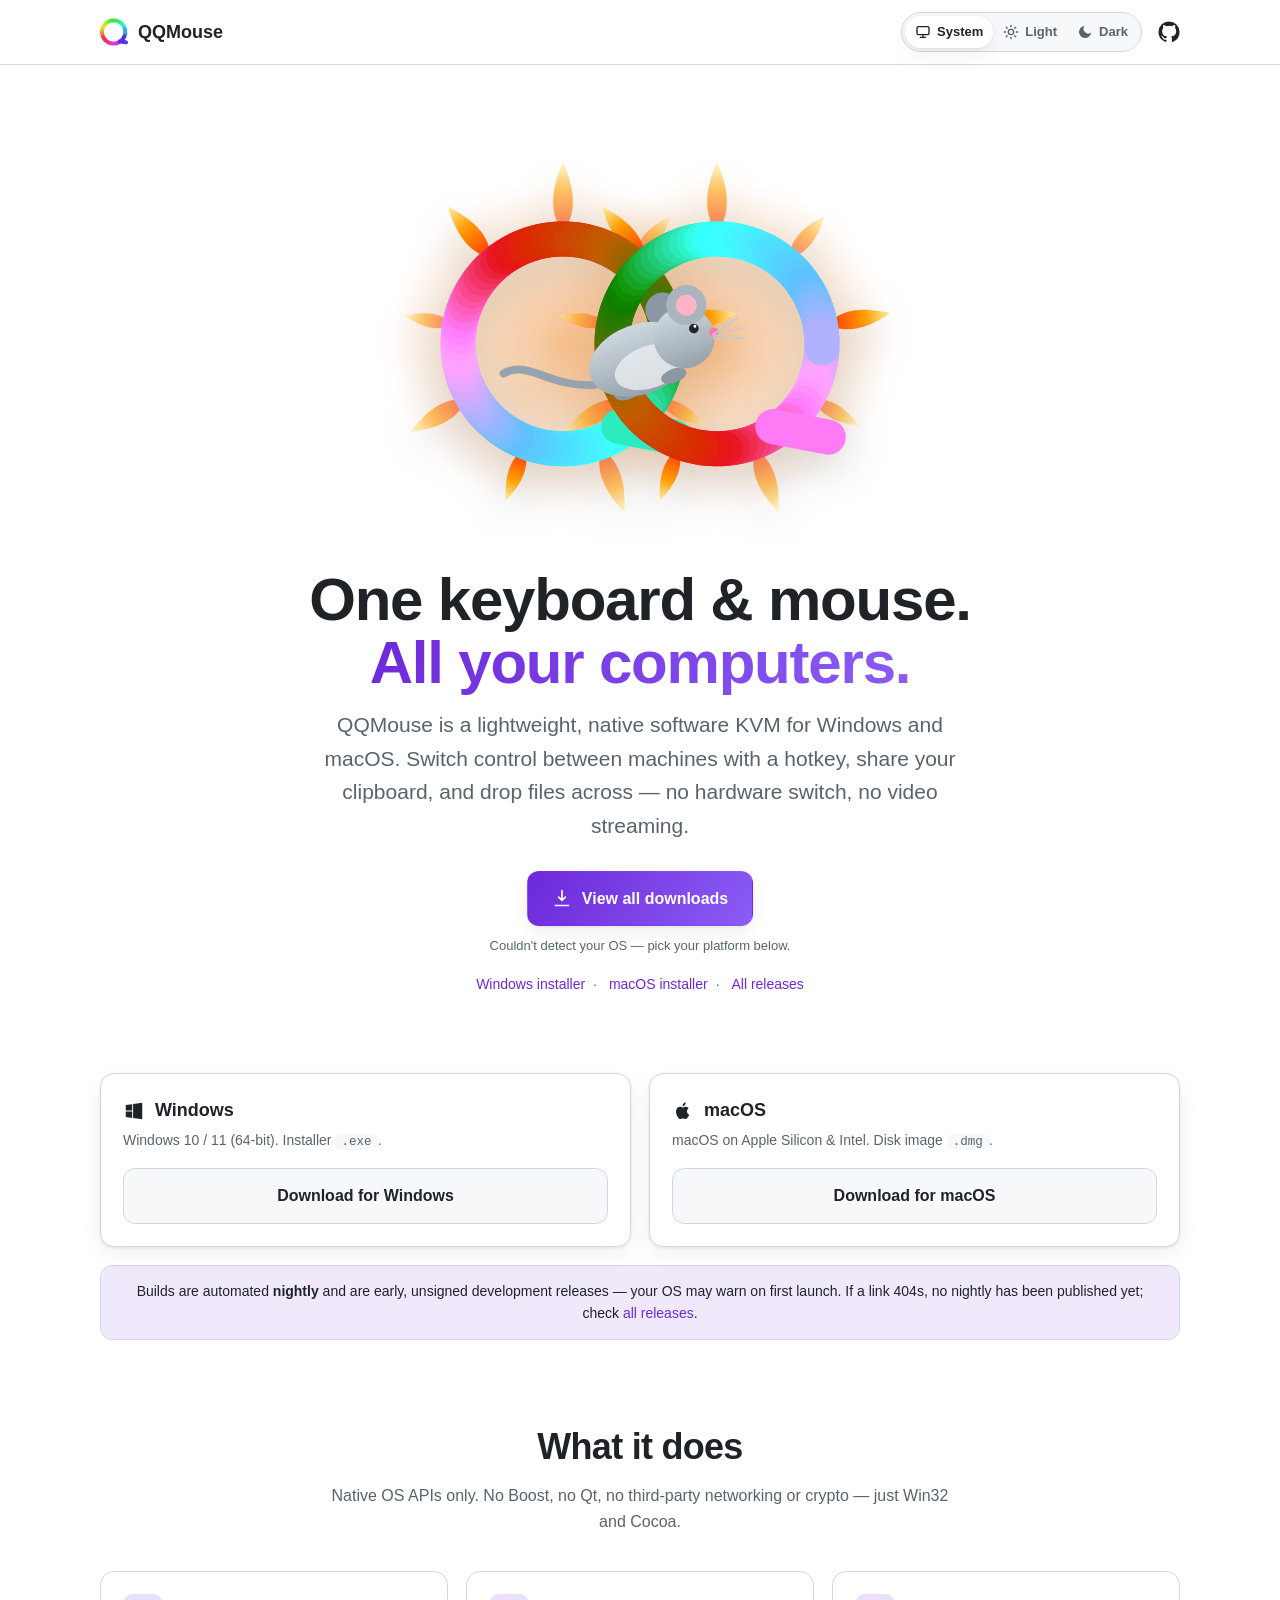
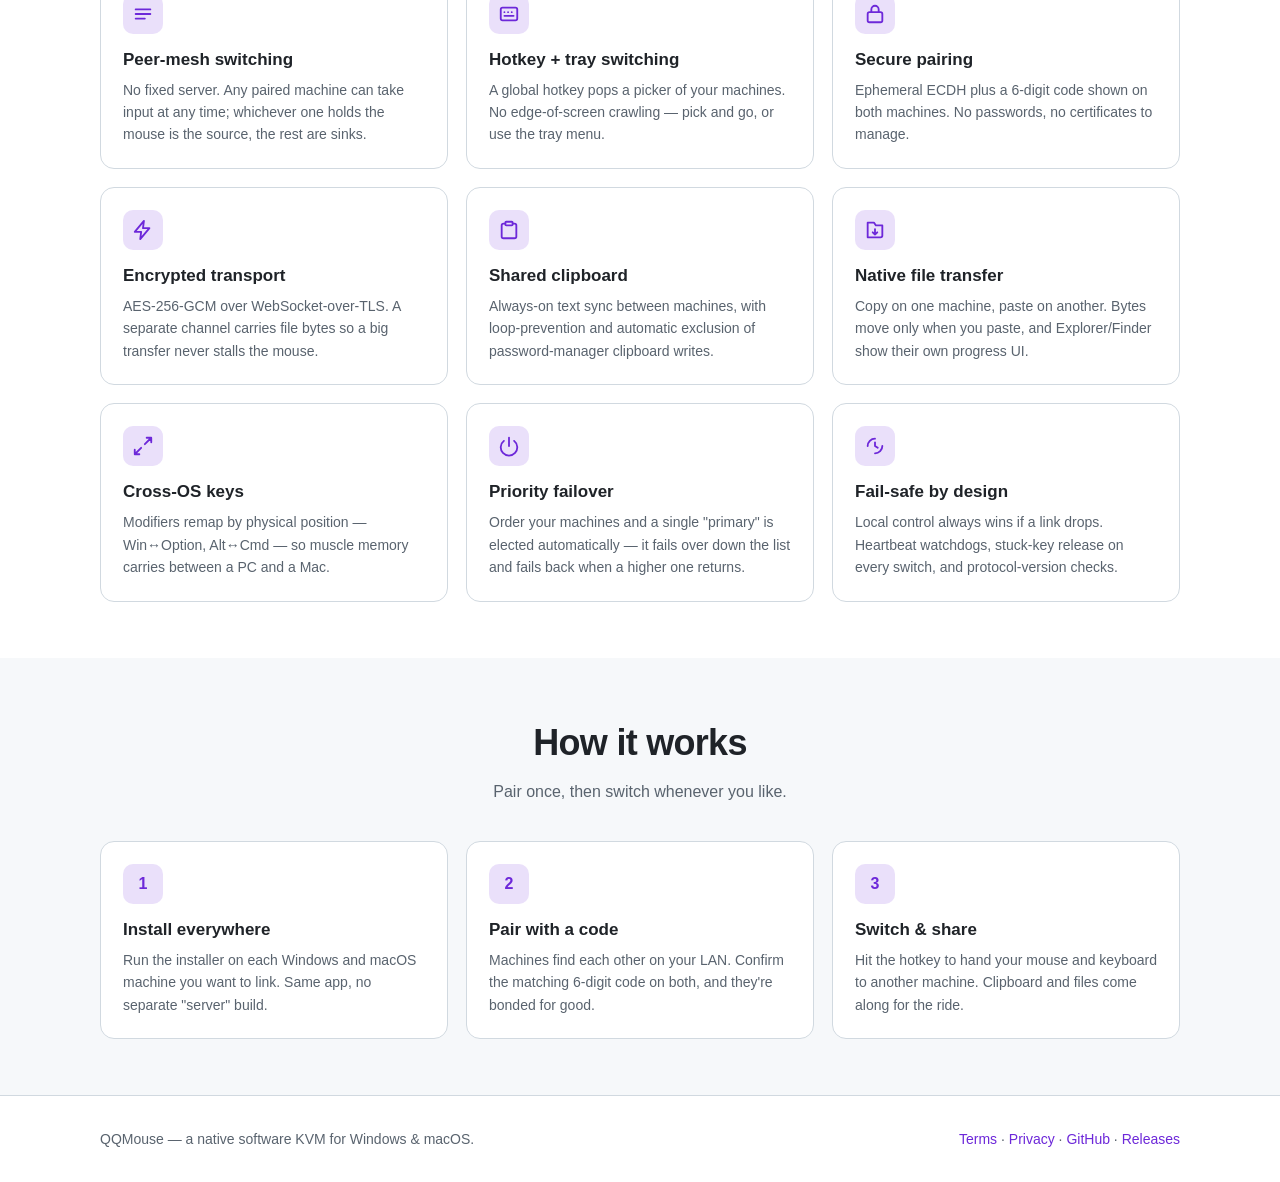
==== commit 03ee189c: "Replace logo with an original circular Q (drop VectorStock-derived art) The previous mark was derive" ====
--- a/docs/index.html
+++ b/docs/index.html
@@ -13,8 +13,16 @@
     />
 
     <meta name="color-scheme" content="light dark" />
-    <meta name="theme-color" content="#ffffff" media="(prefers-color-scheme: light)" />
-    <meta name="theme-color" content="#0d1117" media="(prefers-color-scheme: dark)" />
+    <meta
+      name="theme-color"
+      content="#ffffff"
+      media="(prefers-color-scheme: light)"
+    />
+    <meta
+      name="theme-color"
+      content="#0d1117"
+      media="(prefers-color-scheme: dark)"
+    />
     <meta name="apple-mobile-web-app-capable" content="yes" />
     <meta name="apple-mobile-web-app-status-bar-style" content="default" />
     <meta name="apple-mobile-web-app-title" content="QQMouse" />
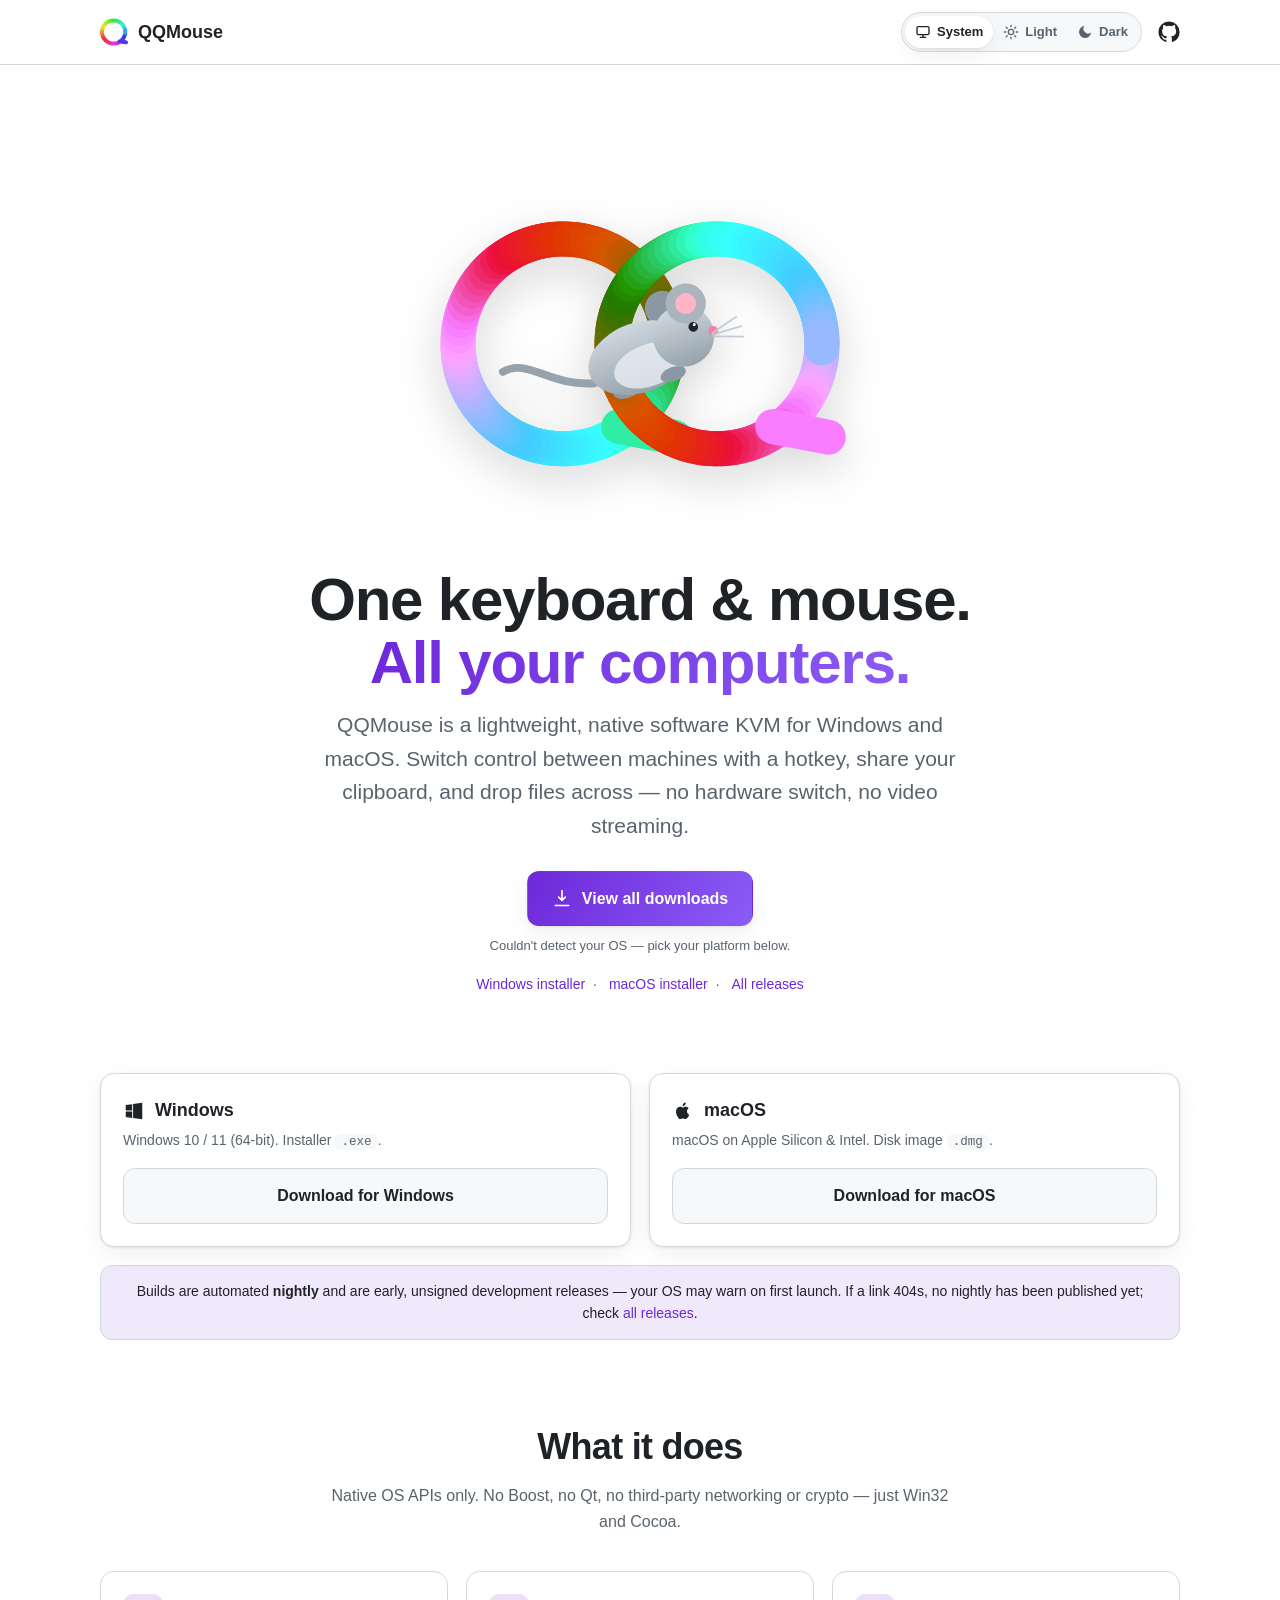
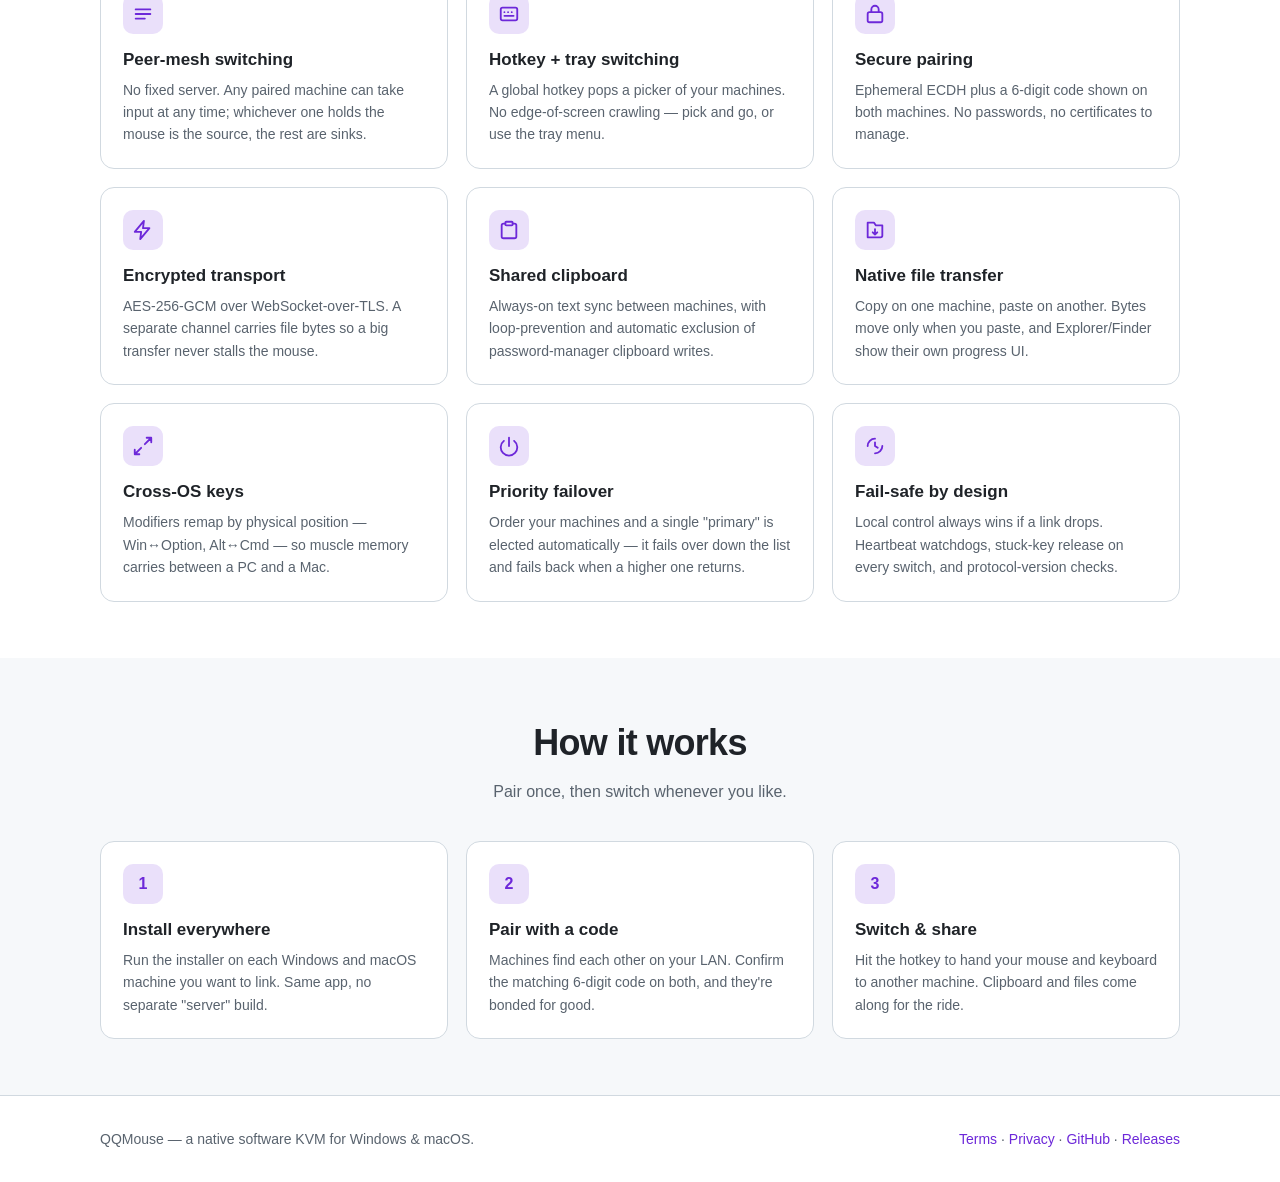
==== commit 9bfa3ecd: "Mascot: remove the flame shapes (leaves) around the hoops" ====
--- a/docs/index.html
+++ b/docs/index.html
@@ -204,7 +204,7 @@
           <div class="hero-art">
             <img
               src="assets/hero.svg"
-              alt="QQMouse mascot: a mouse leaping through two flaming QQ hoops"
+              alt="QQMouse mascot: a mouse leaping through two QQ hoops"
               width="691"
               height="470"
             />
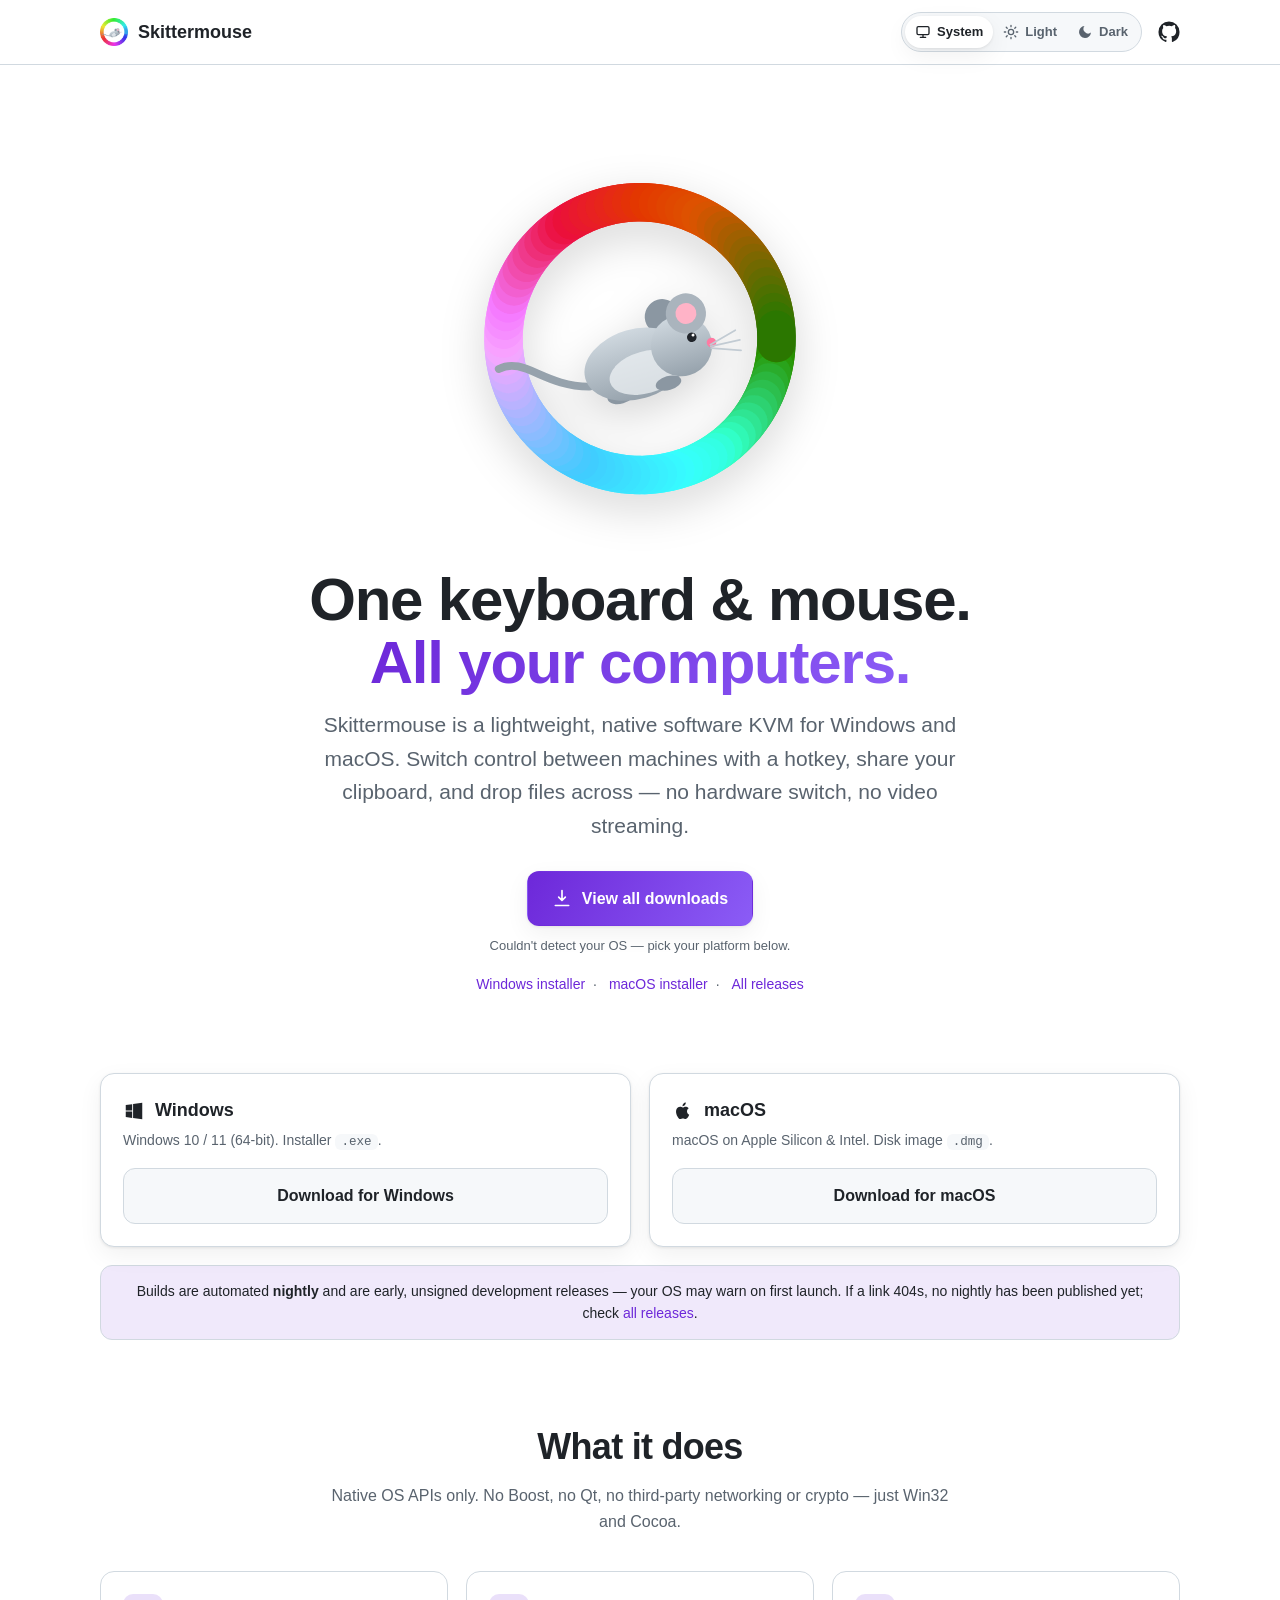
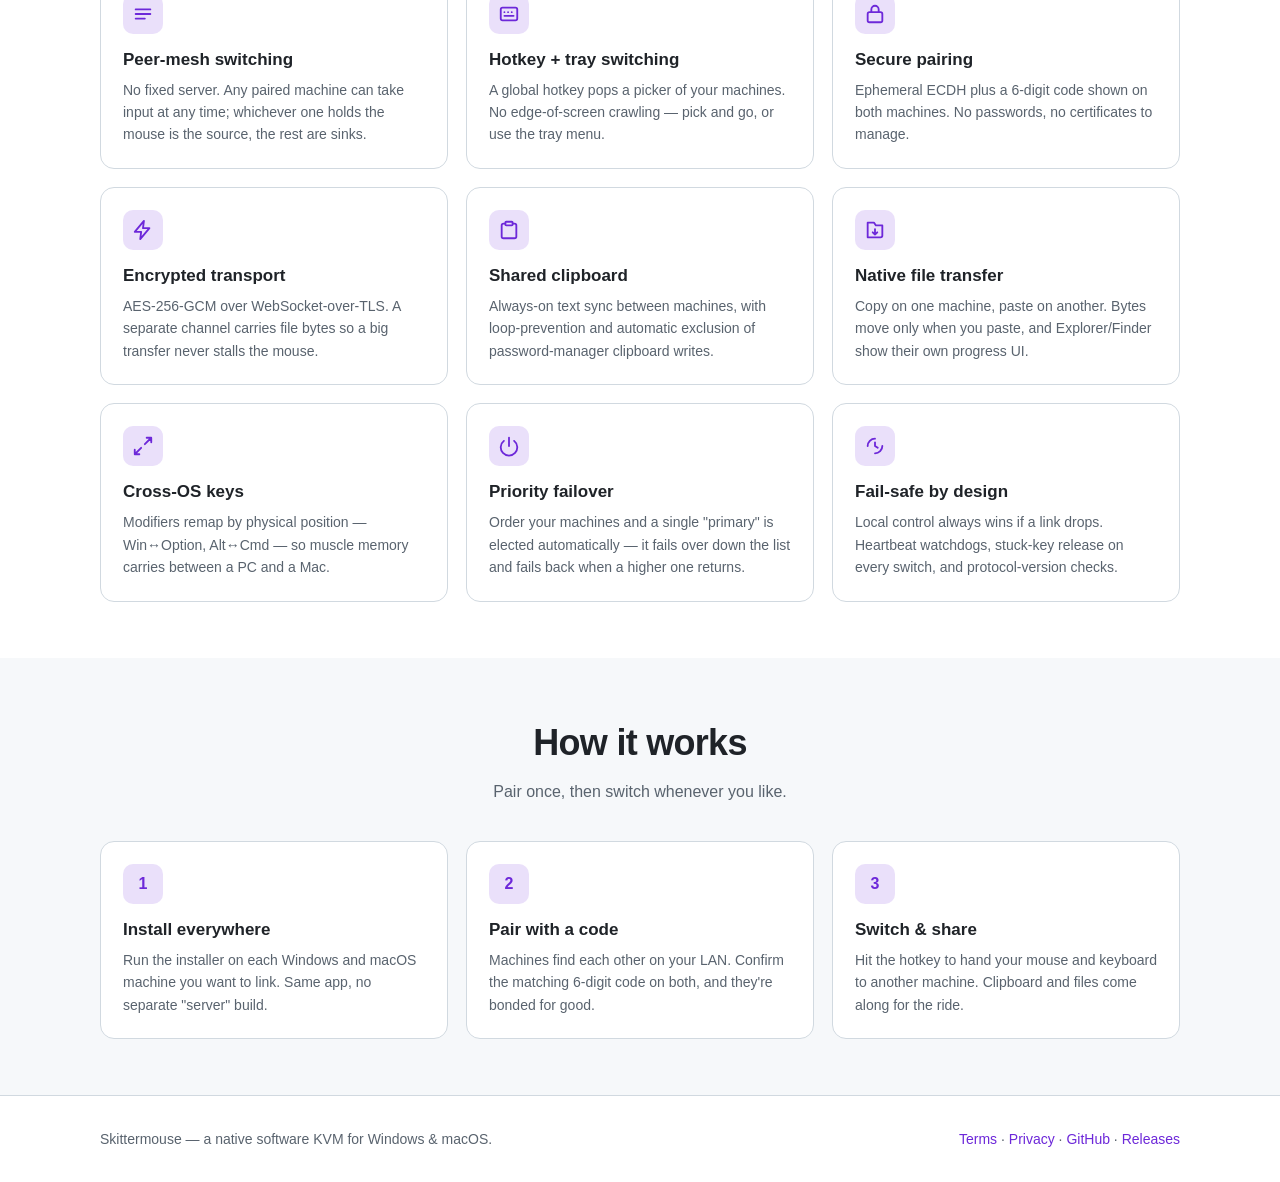
==== commit 8e55872d: "Rebrand: QQMouse -> Skittermouse - Rename everywhere: name, repo URLs, installer asset names, CMake " ====
--- a/docs/index.html
+++ b/docs/index.html
@@ -6,10 +6,10 @@
       name="viewport"
       content="width=device-width, initial-scale=1, viewport-fit=cover"
     />
-    <title>QQMouse — one keyboard & mouse for all your computers</title>
+    <title>Skittermouse — one keyboard & mouse for all your computers</title>
     <meta
       name="description"
-      content="QQMouse is a lightweight, native software KVM for Windows and macOS. Control multiple computers with one mouse and keyboard, with a shared clipboard, secure pairing, and native file transfer."
+      content="Skittermouse is a lightweight, native software KVM for Windows and macOS. Control multiple computers with one mouse and keyboard, with a shared clipboard, secure pairing, and native file transfer."
     />
 
     <meta name="color-scheme" content="light dark" />
@@ -25,7 +25,7 @@
     />
     <meta name="apple-mobile-web-app-capable" content="yes" />
     <meta name="apple-mobile-web-app-status-bar-style" content="default" />
-    <meta name="apple-mobile-web-app-title" content="QQMouse" />
+    <meta name="apple-mobile-web-app-title" content="Skittermouse" />
     <meta name="robots" content="index, follow" />
     <meta
       name="keywords"
@@ -36,7 +36,7 @@
     <!-- Open Graph -->
     <meta
       property="og:title"
-      content="QQMouse — software KVM for Windows & macOS"
+      content="Skittermouse — software KVM for Windows & macOS"
     />
     <meta
       property="og:description"
@@ -44,21 +44,21 @@
     />
     <meta property="og:type" content="website" />
     <meta property="og:url" content="https://mouse.deb0.com/" />
-    <meta property="og:site_name" content="QQMouse" />
+    <meta property="og:site_name" content="Skittermouse" />
     <meta property="og:locale" content="en_US" />
     <meta property="og:image" content="https://mouse.deb0.com/og-image.png" />
     <meta property="og:image:width" content="1200" />
     <meta property="og:image:height" content="630" />
     <meta
       property="og:image:alt"
-      content="QQMouse — one keyboard and mouse for all your computers"
+      content="Skittermouse — one keyboard and mouse for all your computers"
     />
 
     <!-- Twitter -->
     <meta name="twitter:card" content="summary_large_image" />
     <meta
       name="twitter:title"
-      content="QQMouse — software KVM for Windows & macOS"
+      content="Skittermouse — software KVM for Windows & macOS"
     />
     <meta
       name="twitter:description"
@@ -82,18 +82,18 @@
             "@type": "WebSite",
             "@id": "https://mouse.deb0.com/#website",
             "url": "https://mouse.deb0.com/",
-            "name": "QQMouse",
+            "name": "Skittermouse",
             "description": "A native software KVM for Windows and macOS."
           },
           {
             "@type": "SoftwareApplication",
-            "name": "QQMouse",
+            "name": "Skittermouse",
             "applicationCategory": "UtilitiesApplication",
             "operatingSystem": "Windows, macOS",
             "url": "https://mouse.deb0.com/",
             "image": "https://mouse.deb0.com/og-image.png",
             "description": "Control multiple computers with one mouse and keyboard, with a shared clipboard, secure pairing, and native file transfer.",
-            "downloadUrl": "https://github.com/DebajyotiSaikia/QQMouse/releases/latest",
+            "downloadUrl": "https://github.com/DebajyotiSaikia/Skittermouse/releases/latest",
             "softwareVersion": "nightly",
             "offers": { "@type": "Offer", "price": "0", "priceCurrency": "USD" }
           }
@@ -105,7 +105,7 @@
     <script>
       (function () {
         try {
-          var m = localStorage.getItem("qqmouse-theme");
+          var m = localStorage.getItem("skittermouse-theme");
           if (m === "light" || m === "dark") {
             document.documentElement.setAttribute("data-theme", m);
           }
@@ -116,9 +116,9 @@
   <body>
     <header class="site-header">
       <div class="container">
-        <a class="brand" href="/" aria-label="QQMouse home">
+        <a class="brand" href="/" aria-label="Skittermouse home">
           <img src="icon-192.png" alt="" width="28" height="28" />
-          <span class="full">QQMouse</span>
+          <span class="full">Skittermouse</span>
         </a>
         <div class="spacer"></div>
 
@@ -179,9 +179,9 @@
 
         <a
           class="ghlink"
-          href="https://github.com/DebajyotiSaikia/QQMouse"
+          href="https://github.com/DebajyotiSaikia/Skittermouse"
           rel="noopener"
-          aria-label="QQMouse on GitHub"
+          aria-label="Skittermouse on GitHub"
         >
           <svg
             viewBox="0 0 24 24"
@@ -204,8 +204,8 @@
           <div class="hero-art">
             <img
               src="assets/hero.svg"
-              alt="QQMouse mascot: a mouse leaping through two QQ hoops"
-              width="691"
+              alt="Skittermouse mascot: a mouse skittering through a colorful ring"
+              width="640"
               height="470"
             />
           </div>
@@ -215,7 +215,7 @@
             >
           </h1>
           <p class="tag">
-            QQMouse is a lightweight, native software KVM for Windows and macOS.
+            Skittermouse is a lightweight, native software KVM for Windows and macOS.
             Switch control between machines with a hotkey, share your clipboard,
             and drop files across — no hardware switch, no video streaming.
           </p>
@@ -224,7 +224,7 @@
             <a
               id="primary-download"
               class="btn btn-primary"
-              href="https://github.com/DebajyotiSaikia/QQMouse/releases/latest"
+              href="https://github.com/DebajyotiSaikia/Skittermouse/releases/latest"
               rel="noopener"
             >
               <svg
@@ -244,16 +244,16 @@
             <p class="subtle-links">
               <a
                 id="win-link"
-                href="https://github.com/DebajyotiSaikia/QQMouse/releases/latest/download/QQMouse-Windows-x64-Setup.exe"
+                href="https://github.com/DebajyotiSaikia/Skittermouse/releases/latest/download/Skittermouse-Windows-x64-Setup.exe"
                 >Windows installer</a
               >·
               <a
                 id="mac-link"
-                href="https://github.com/DebajyotiSaikia/QQMouse/releases/latest/download/QQMouse-macOS.dmg"
+                href="https://github.com/DebajyotiSaikia/Skittermouse/releases/latest/download/Skittermouse-macOS.dmg"
                 >macOS installer</a
               >·
               <a
-                href="https://github.com/DebajyotiSaikia/QQMouse/releases/latest"
+                href="https://github.com/DebajyotiSaikia/Skittermouse/releases/latest"
                 rel="noopener"
                 >All releases</a
               >
@@ -282,7 +282,7 @@
             <p>Windows 10 / 11 (64-bit). Installer <code>.exe</code>.</p>
             <a
               class="btn btn-secondary"
-              href="https://github.com/DebajyotiSaikia/QQMouse/releases/latest/download/QQMouse-Windows-x64-Setup.exe"
+              href="https://github.com/DebajyotiSaikia/Skittermouse/releases/latest/download/Skittermouse-Windows-x64-Setup.exe"
               >Download for Windows</a
             >
           </div>
@@ -306,7 +306,7 @@
             </p>
             <a
               class="btn btn-secondary"
-              href="https://github.com/DebajyotiSaikia/QQMouse/releases/latest/download/QQMouse-macOS.dmg"
+              href="https://github.com/DebajyotiSaikia/Skittermouse/releases/latest/download/Skittermouse-macOS.dmg"
               >Download for macOS</a
             >
           </div>
@@ -316,7 +316,7 @@
           development releases — your OS may warn on first launch. If a link
           404s, no nightly has been published yet; check
           <a
-            href="https://github.com/DebajyotiSaikia/QQMouse/releases"
+            href="https://github.com/DebajyotiSaikia/Skittermouse/releases"
             rel="noopener"
             >all releases</a
           >.
@@ -578,16 +578,16 @@
 
     <footer class="site-footer">
       <div class="container">
-        <div>QQMouse — a native software KVM for Windows &amp; macOS.</div>
+        <div>Skittermouse — a native software KVM for Windows &amp; macOS.</div>
         <div>
           <a href="/terms.html">Terms</a> ·
           <a href="/privacy.html">Privacy</a> ·
-          <a href="https://github.com/DebajyotiSaikia/QQMouse" rel="noopener"
+          <a href="https://github.com/DebajyotiSaikia/Skittermouse" rel="noopener"
             >GitHub</a
           >
           ·
           <a
-            href="https://github.com/DebajyotiSaikia/QQMouse/releases"
+            href="https://github.com/DebajyotiSaikia/Skittermouse/releases"
             rel="noopener"
             >Releases</a
           >
--- a/docs/styles.css
+++ b/docs/styles.css
@@ -1,4 +1,4 @@
-/* QQMouse site — dependency-free, 3-state theme (system / light / dark).
+/* Skittermouse site — dependency-free, 3-state theme (system / light / dark).
    Dark values apply for (a) system dark when no explicit choice is stored, and
    (b) an explicit dark choice. An explicit light choice forces light even under a
    dark system setting. This uses only standard CSS custom properties and
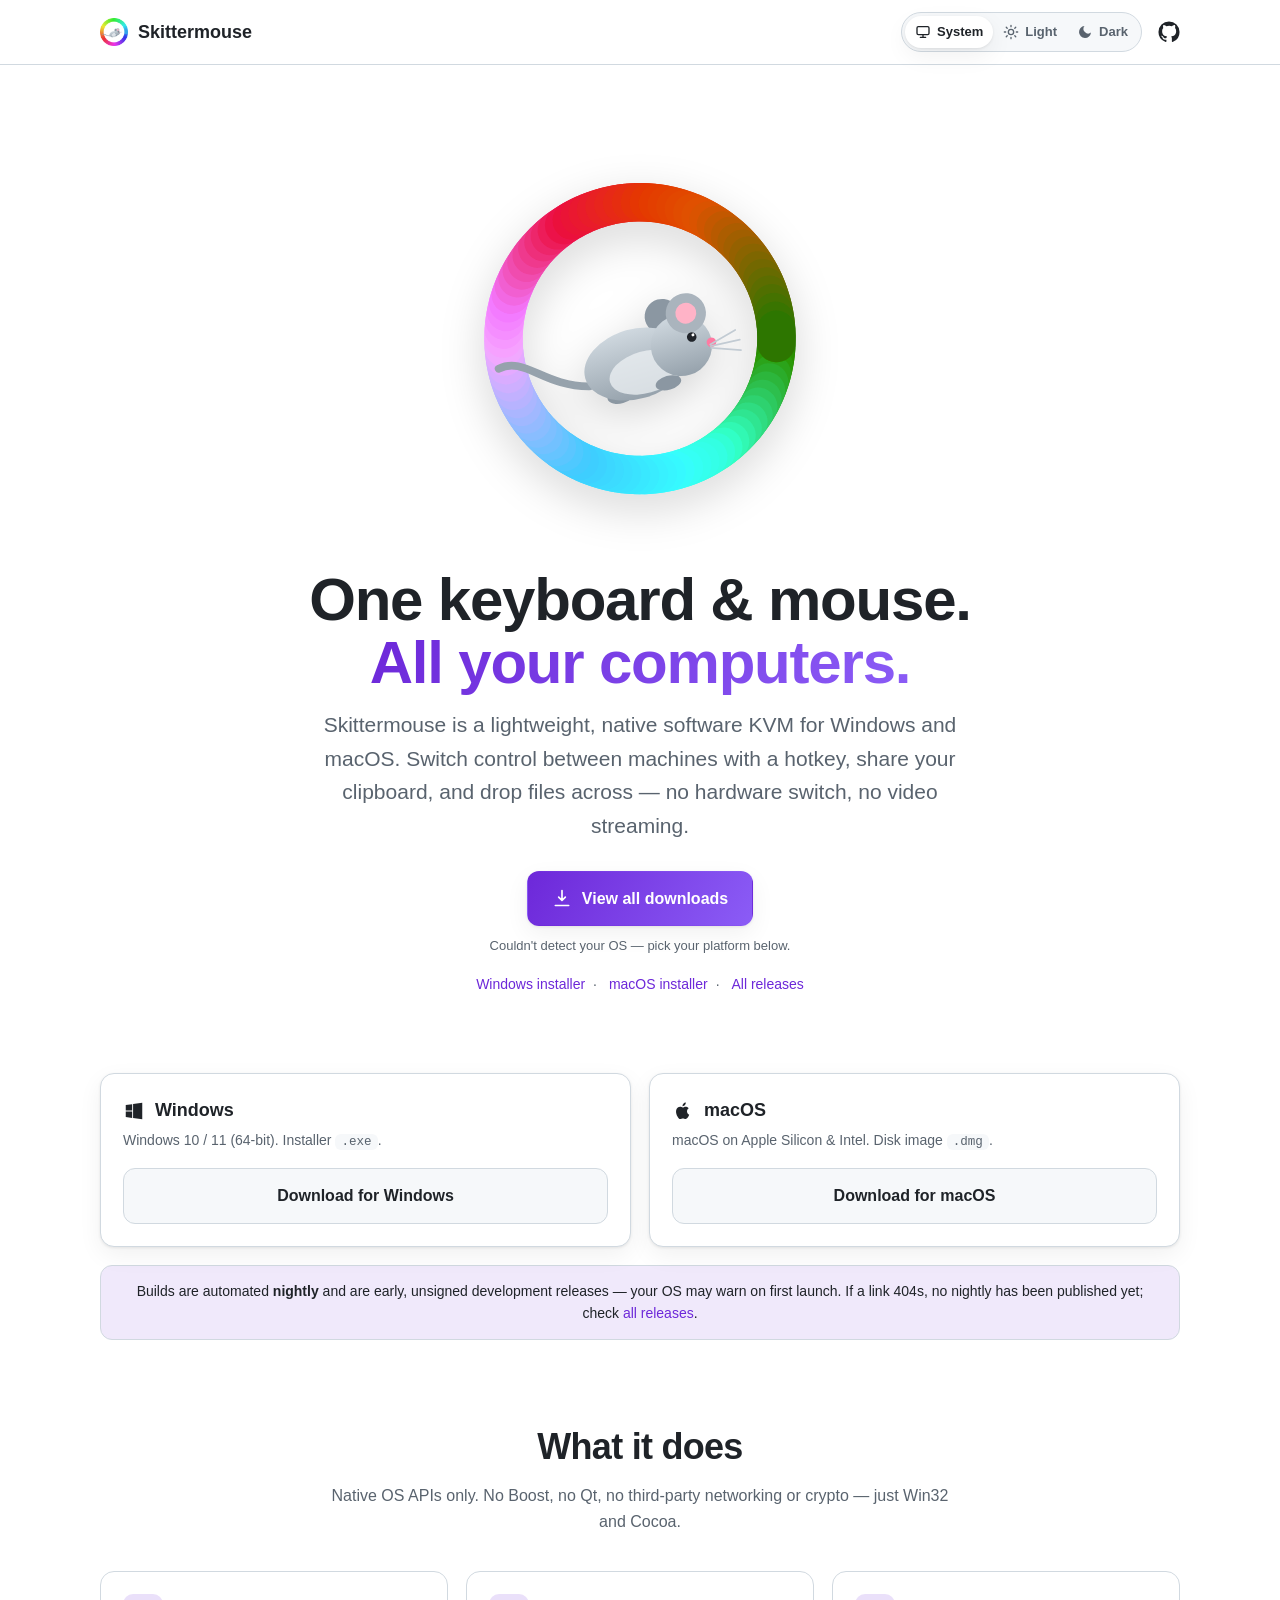
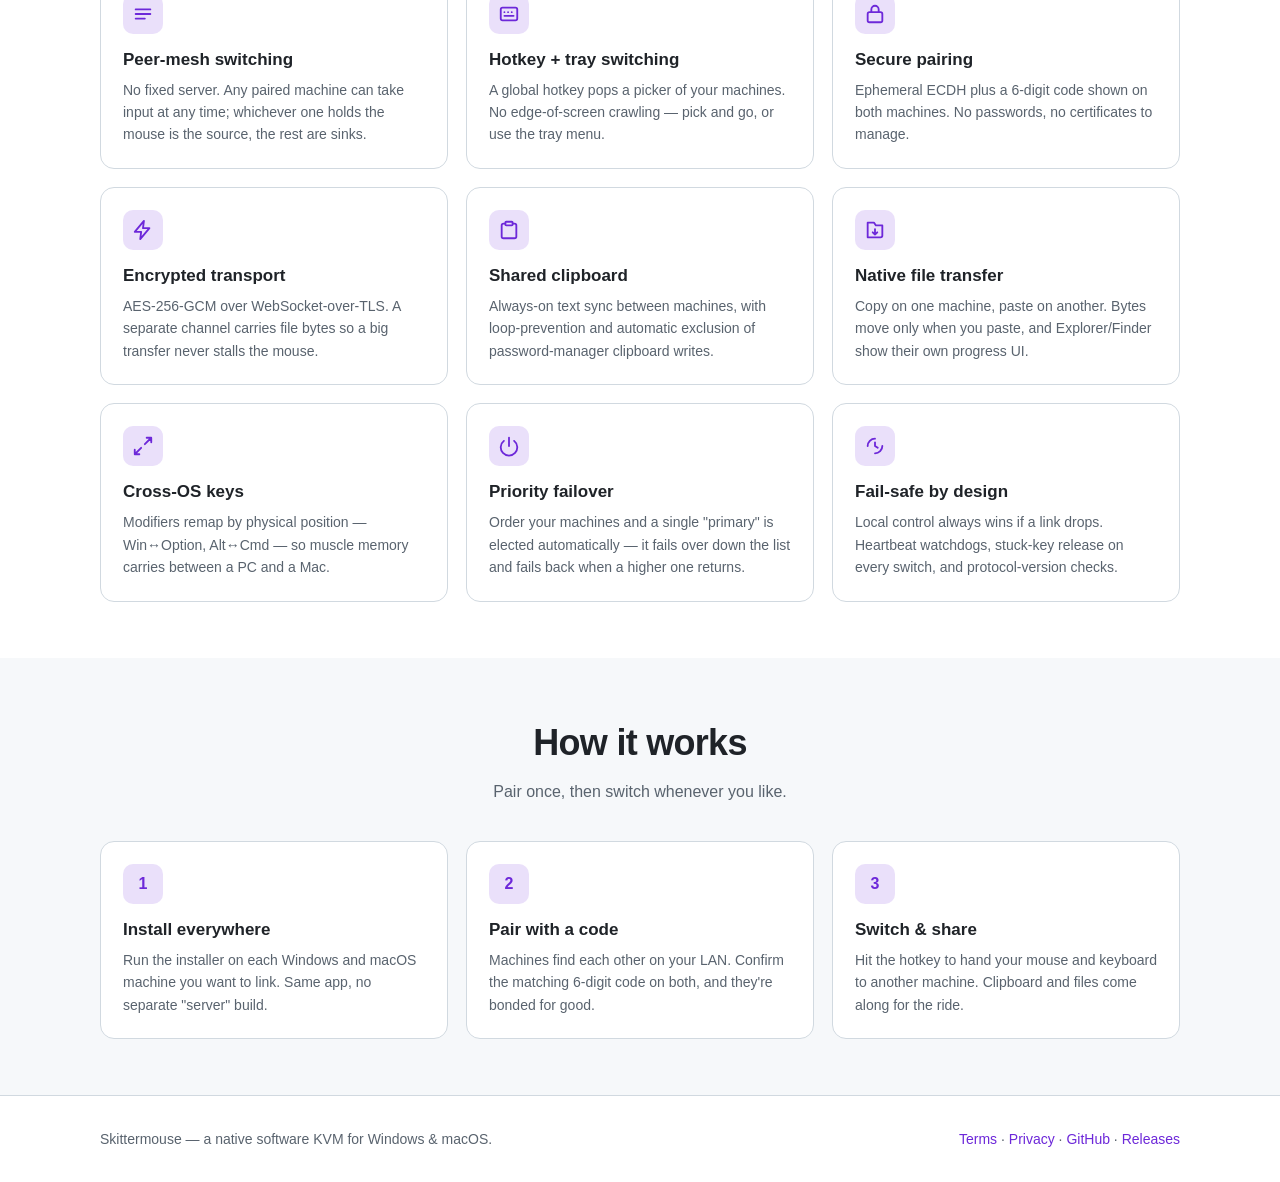
==== commit 3f8664d3: "Drop embedded app/installer icon to keep the installer tiny The 256px icon frame (uncompressed BMP) " ====
--- a/docs/index.html
+++ b/docs/index.html
@@ -215,9 +215,10 @@
             >
           </h1>
           <p class="tag">
-            Skittermouse is a lightweight, native software KVM for Windows and macOS.
-            Switch control between machines with a hotkey, share your clipboard,
-            and drop files across — no hardware switch, no video streaming.
+            Skittermouse is a lightweight, native software KVM for Windows and
+            macOS. Switch control between machines with a hotkey, share your
+            clipboard, and drop files across — no hardware switch, no video
+            streaming.
           </p>
 
           <div class="cta">
@@ -582,7 +583,9 @@
         <div>
           <a href="/terms.html">Terms</a> ·
           <a href="/privacy.html">Privacy</a> ·
-          <a href="https://github.com/DebajyotiSaikia/Skittermouse" rel="noopener"
+          <a
+            href="https://github.com/DebajyotiSaikia/Skittermouse"
+            rel="noopener"
             >GitHub</a
           >
           ·
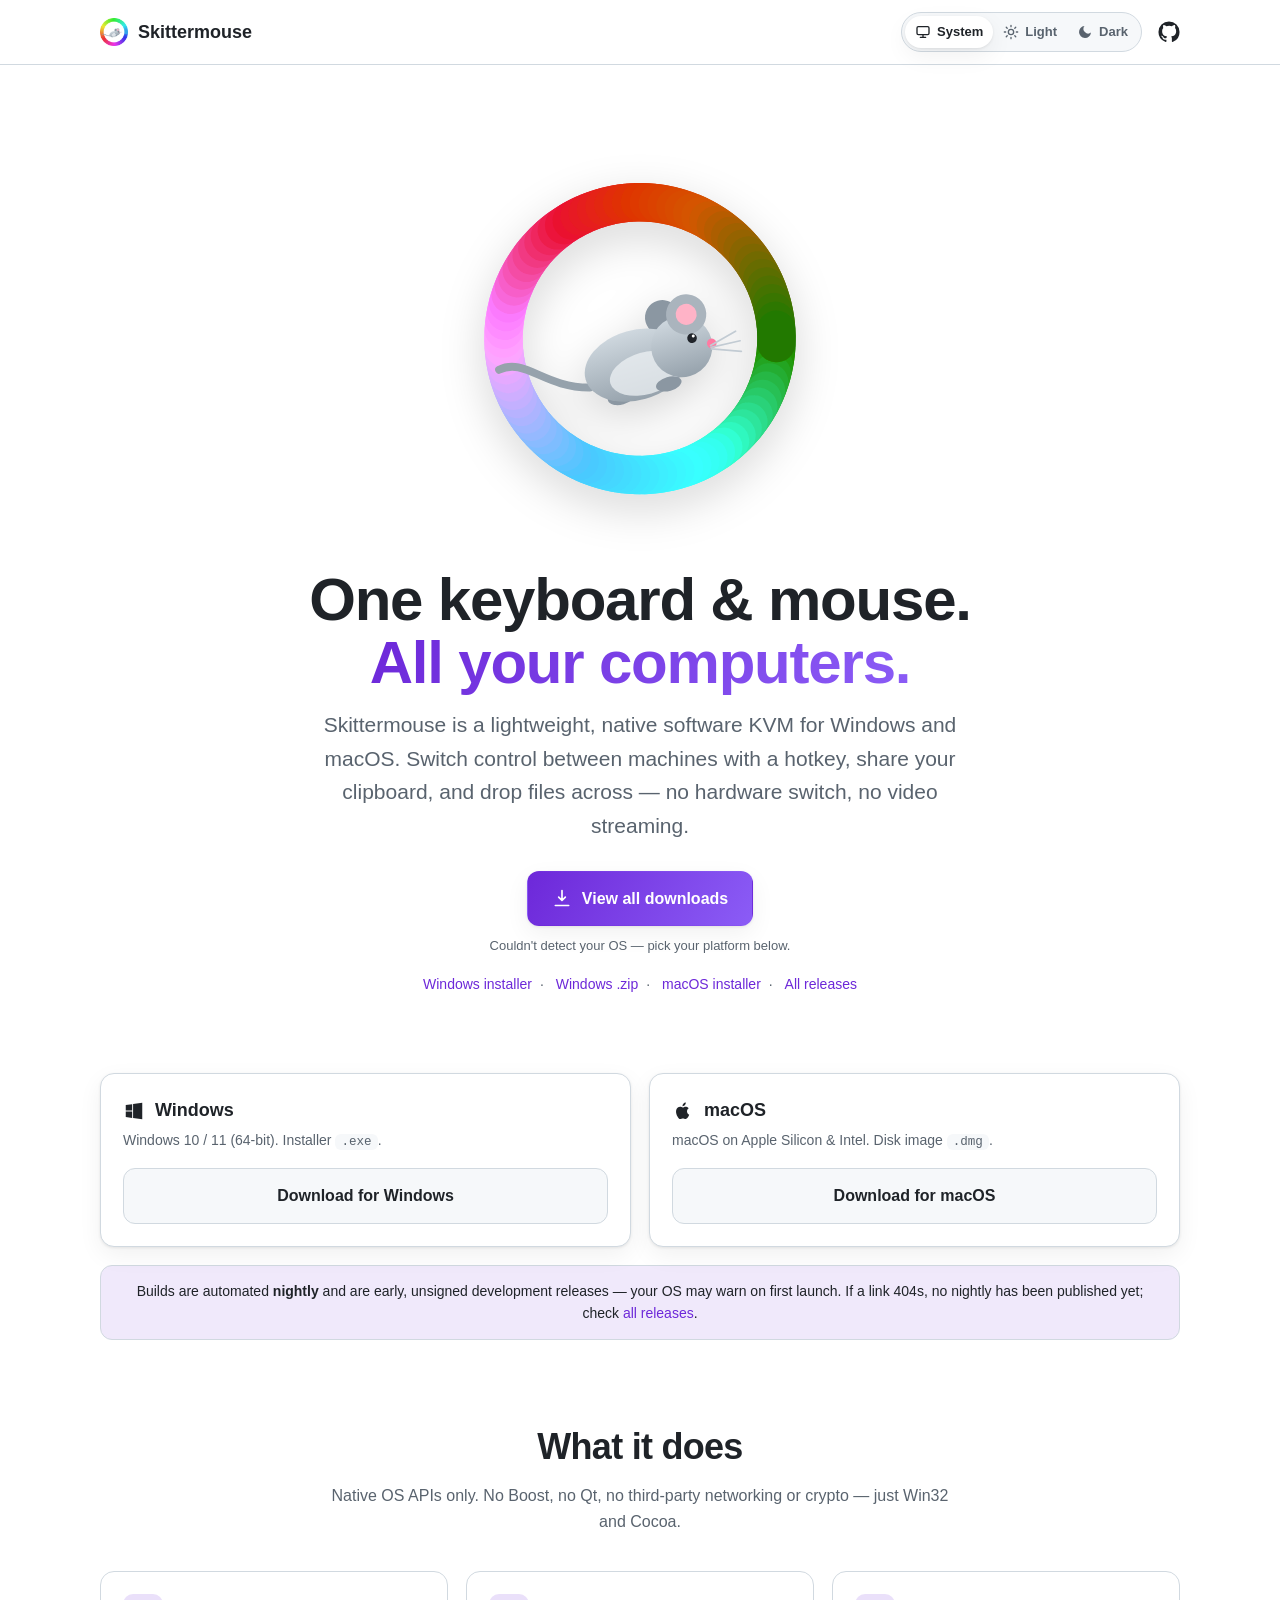
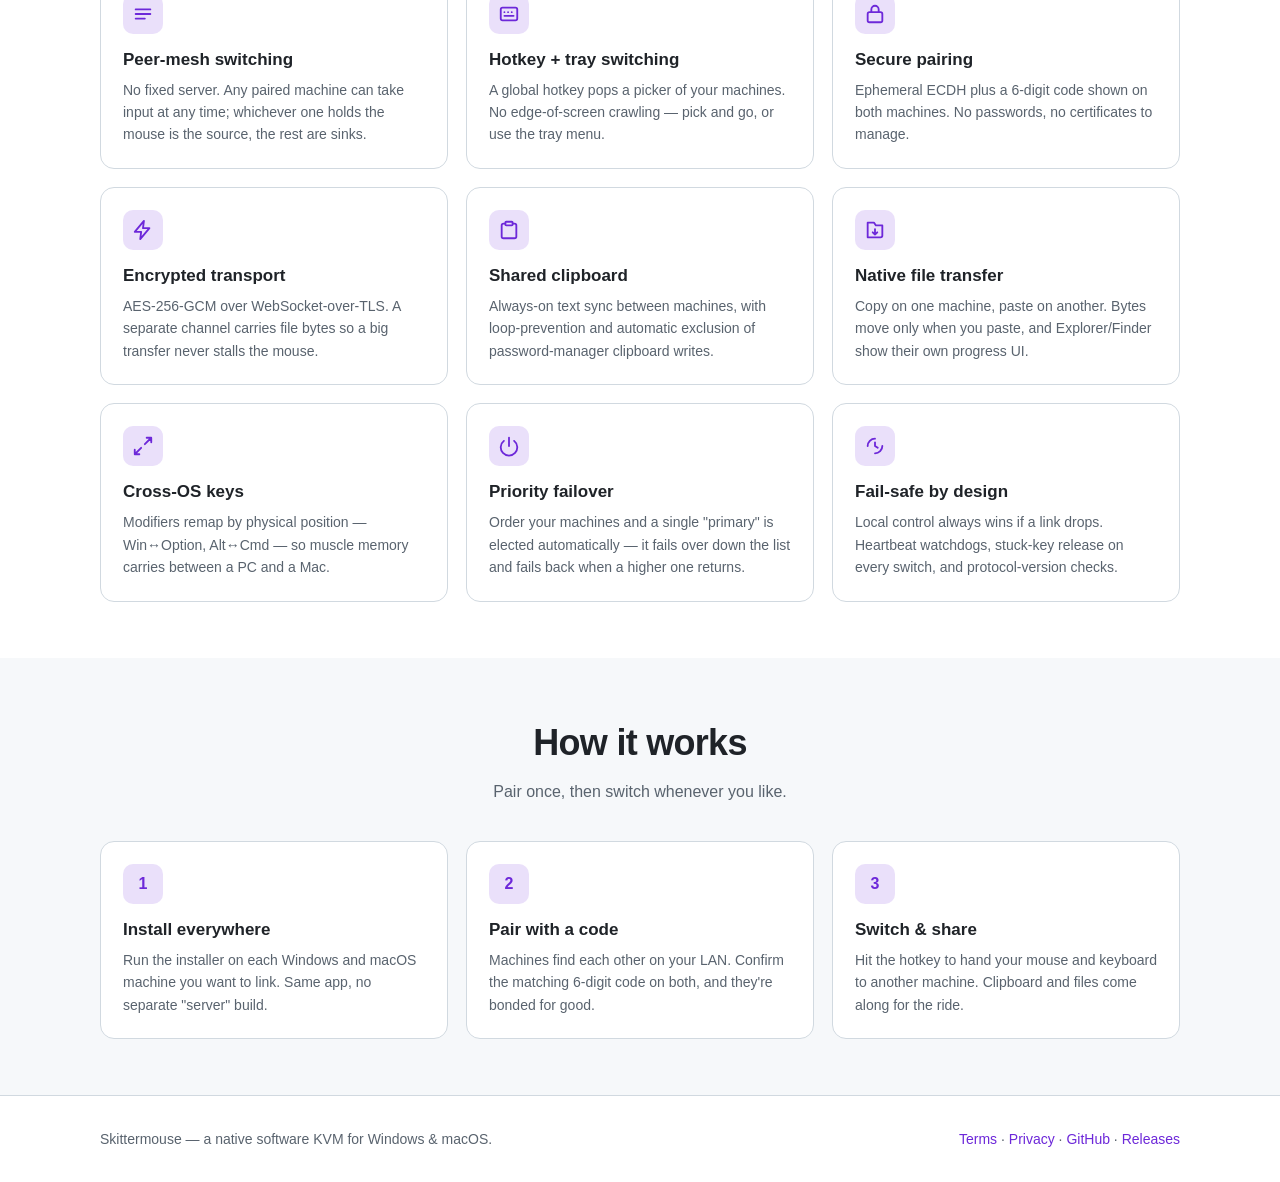
==== commit cecdfc57: "ci: add Windows portable .zip; keep release history via dated tags" ====
--- a/docs/index.html
+++ b/docs/index.html
@@ -247,6 +247,10 @@
                 id="win-link"
                 href="https://github.com/DebajyotiSaikia/Skittermouse/releases/latest/download/Skittermouse-Windows-x64-Setup.exe"
                 >Windows installer</a
+              >·
+              <a
+                href="https://github.com/DebajyotiSaikia/Skittermouse/releases/latest/download/Skittermouse-Windows-x64.zip"
+                >Windows .zip</a
               >·
               <a
                 id="mac-link"
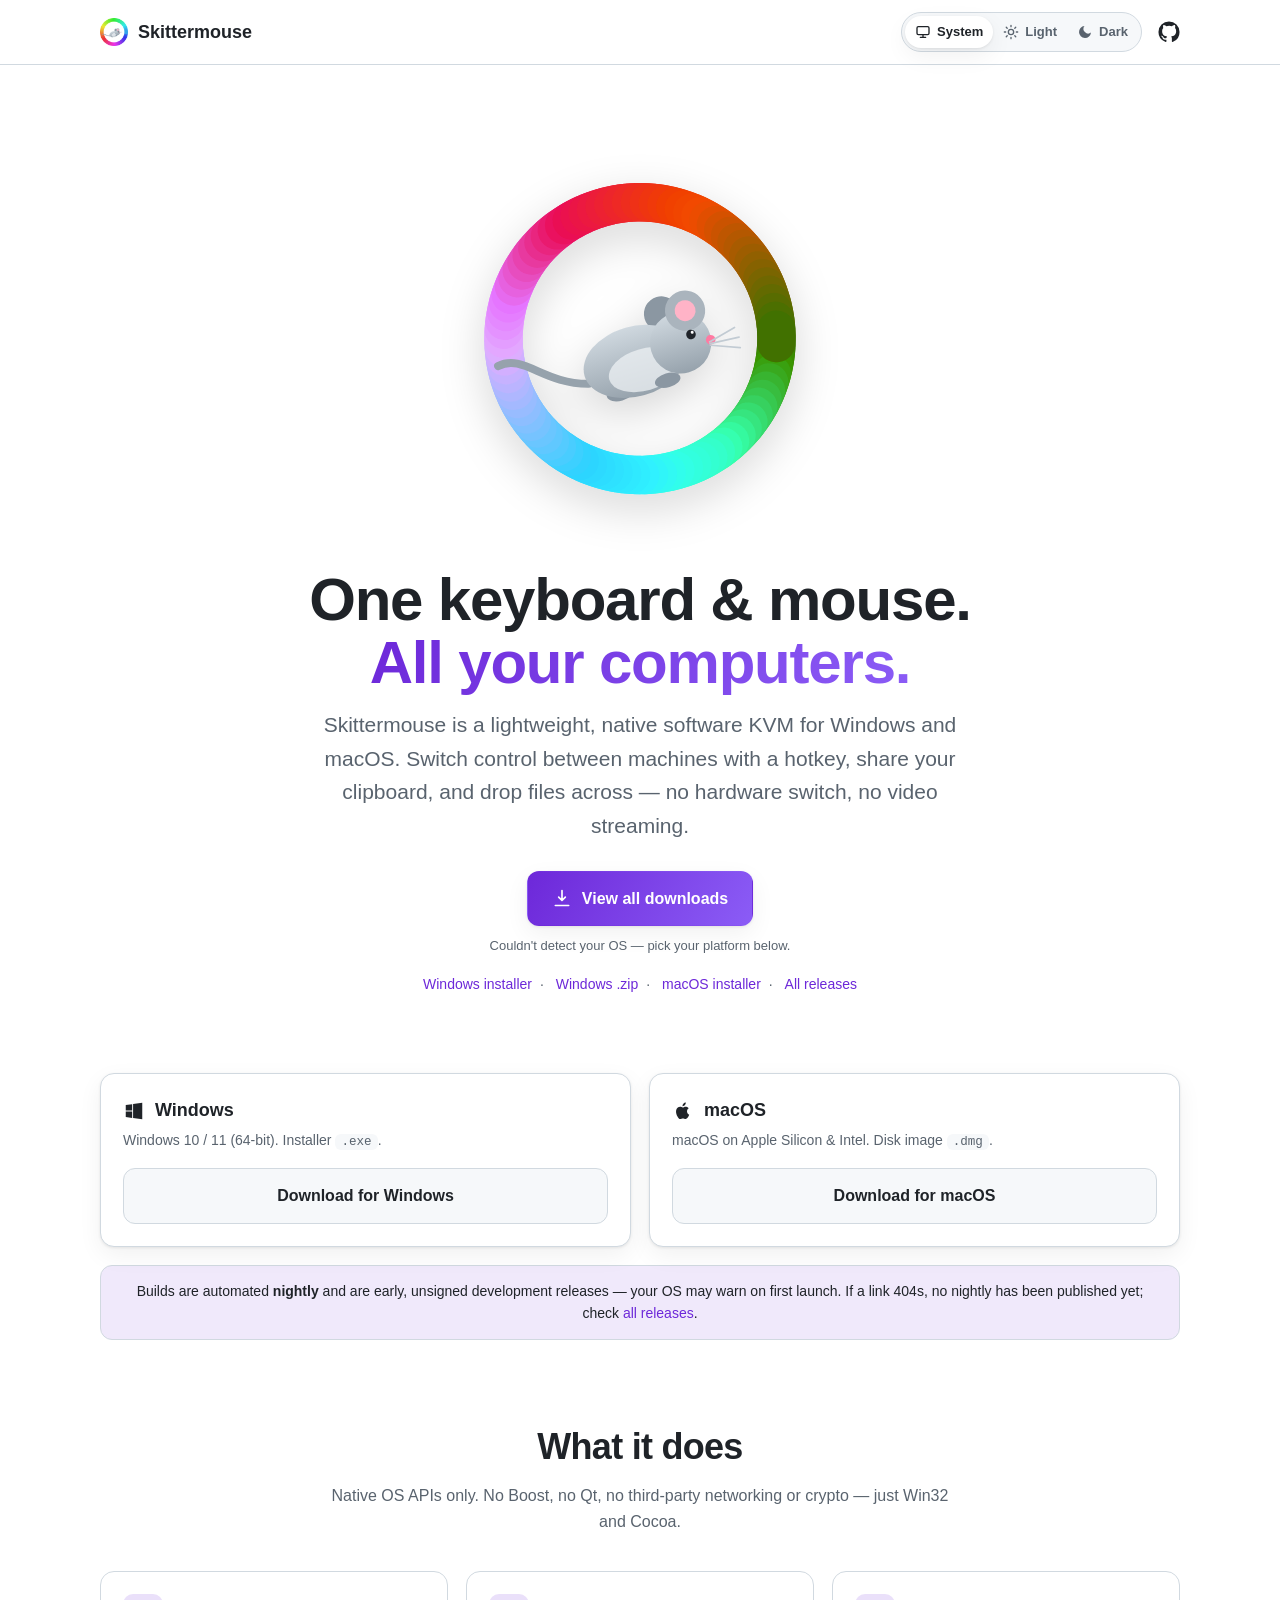
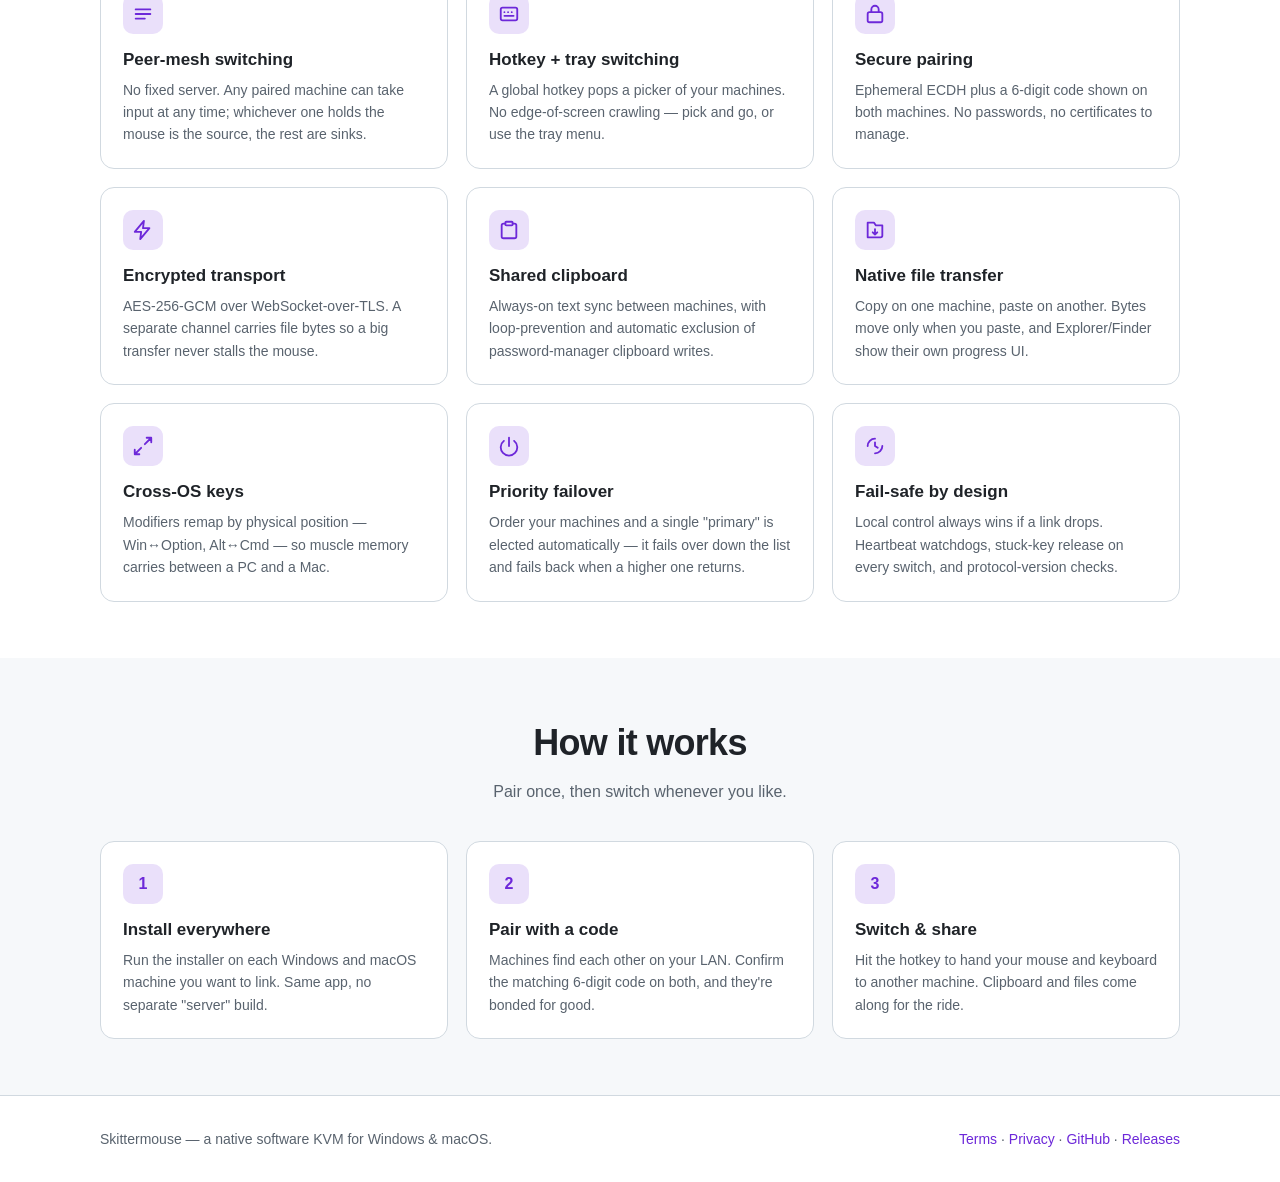
==== commit f98b1463: "docs: add Windows .zip to README; point 'All releases' at the full list" ====
--- a/docs/index.html
+++ b/docs/index.html
@@ -258,7 +258,7 @@
                 >macOS installer</a
               >·
               <a
-                href="https://github.com/DebajyotiSaikia/Skittermouse/releases/latest"
+                href="https://github.com/DebajyotiSaikia/Skittermouse/releases"
                 rel="noopener"
                 >All releases</a
               >
